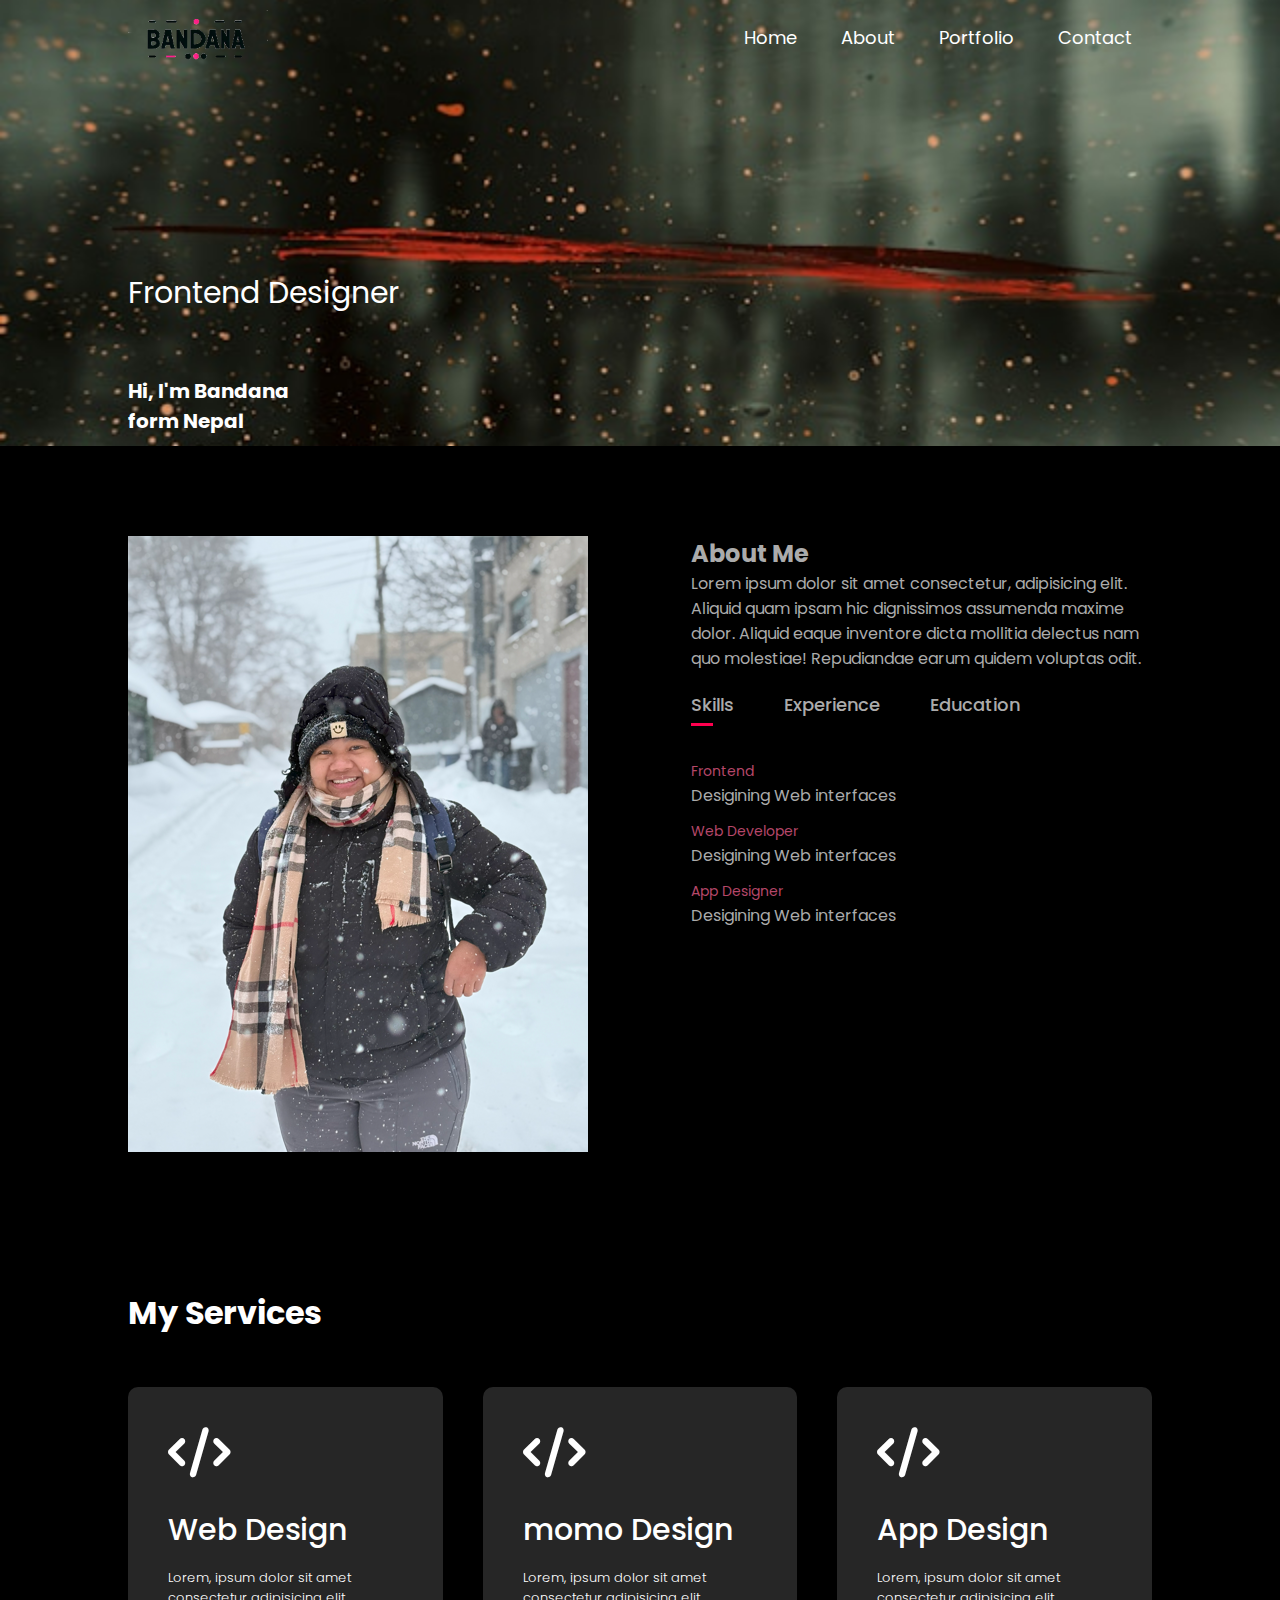
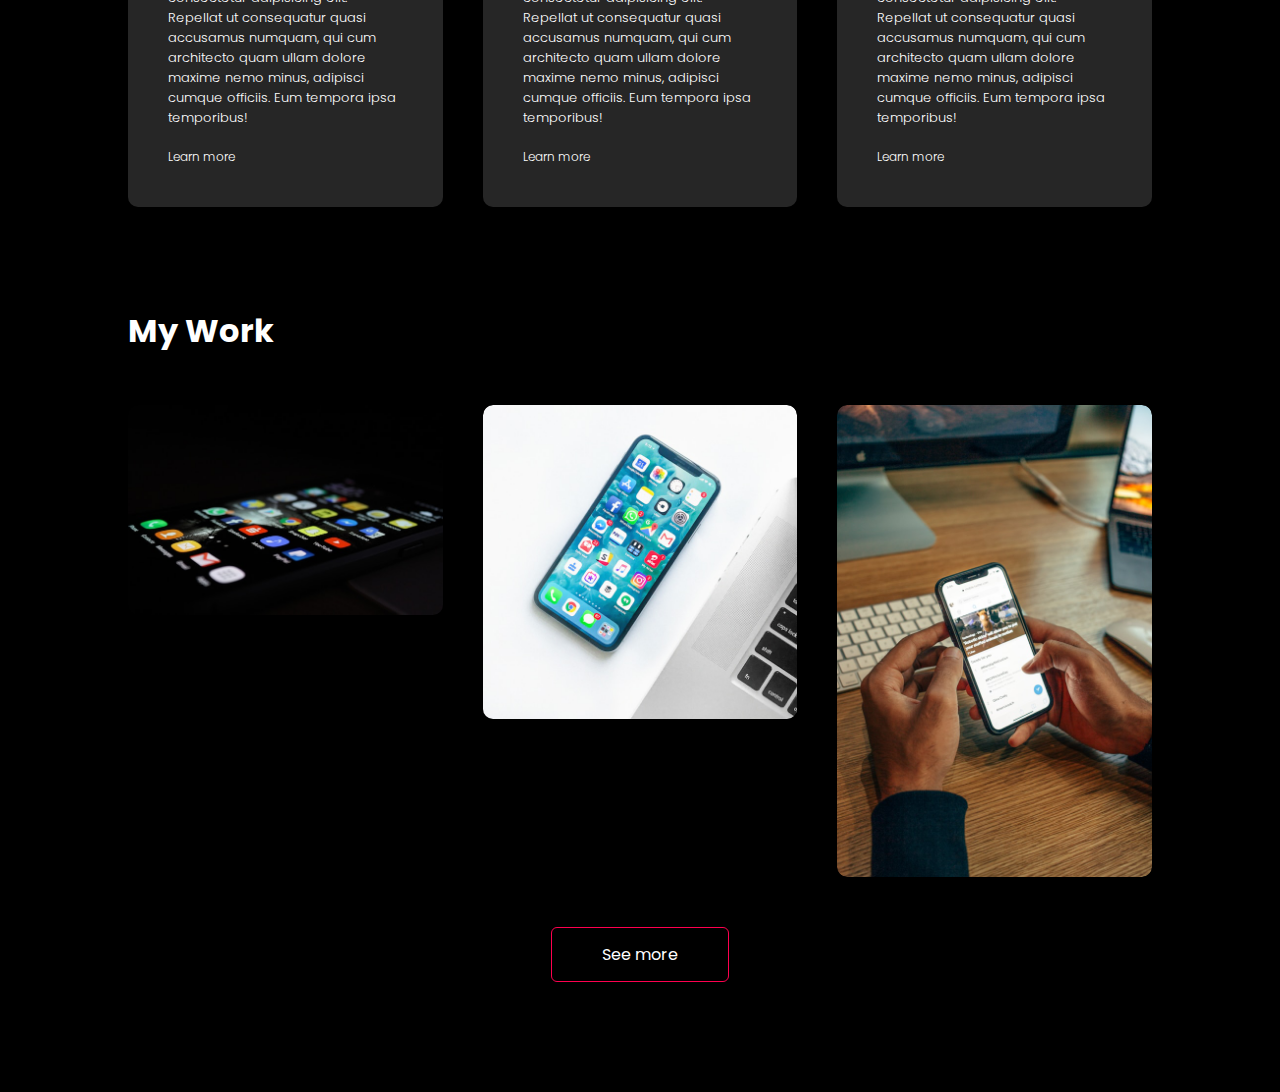
==== index.html @ 927368ab "portfolio section added" ====
<!DOCTYPE html>
<html lang="en">

<head>
    <meta charset="UTF-8">
    <meta name="viewport" content="width=device-width, initial-scale=1.0">
    <title>Bandana Pachabhaiya Magar</title>
    <link rel="preconnect" href="https://fonts.googleapis.com">
    <link rel="preconnect" href="https://fonts.gstatic.com" crossorigin>
    <link
        href="https://fonts.googleapis.com/css2?family=Poppins:ital,wght@0,100;0,200;0,300;0,400;0,500;0,600;0,700;0,800;0,900;1,100;1,200;1,300;1,400;1,500;1,600;1,700;1,800;1,900&display=swap"
        rel="stylesheet">
    <link rel="stylesheet" href="style.css">
    <link rel="stylesheet" href="https://cdnjs.cloudflare.com/ajax/libs/font-awesome/6.7.2/css/all.min.css">
</head>

<body>
    <div id="header">
        <div class="container">
            <nav>
                <img src="images/logo.png" alt="logo" class="logo">
                <ul>
                    <li><a href="#">Home</a></li>
                    <li><a href="#">About</a></li>
                    <li><a href="#">Portfolio</a></li>
                    <li><a href="#">Contact</a></li>
                </ul>
            </nav>
            <div class="header-text">
                <p>Frontend Designer</p>
                <h1>Hi, I'm Bandana<br>form Nepal</h1>
            </div>
        </div>
    </div>
    <!-- about -->
    <div id="about">
        <div class="container">
            <div class="row">
                <div class="about-col-1">
                    <img src="images/user.png" alt="">
                </div>
                <div class="about-col-2">
                    <h2 class="sub-title">About Me</h2>
                    <p>
                        Lorem ipsum dolor sit amet consectetur, adipisicing elit. Aliquid quam ipsam hic dignissimos
                        assumenda maxime dolor. Aliquid eaque inventore dicta mollitia delectus nam quo molestiae!
                        Repudiandae earum quidem voluptas odit.
                    </p>
                    <div class="tab-titles">
                        <p class="tab-links active-link" onclick="opentab('skills')">Skills</p>
                        <p class="tab-links" onclick="opentab('experience')">Experience</p>
                        <p class="tab-links" onclick="opentab('education')">Education</p>
                    </div>
                    <div class="tab-contents active-tab" id="skills">
                        <ul>
                            <li><span>Frontend</span><br>Desigining Web interfaces</li>
                            <li><span>Web Developer</span><br>Desigining Web interfaces</li>
                            <li><span>App Designer</span><br>Desigining Web interfaces</li>
                        </ul>
                    </div>
                    <div class="tab-contents" id="experience">
                        <ul>
                            <li><span>2021 -</span><br>Pine</li>
                            <li><span>2023-2025</span><br>Lambton</li>
                            <li><span>2025</span><br>Wil Project</li>
                        </ul>
                    </div>
                    <div class="tab-contents" id="education">
                        <ul>
                            <li><span>2021</span><br>Computer</li>
                            <li><span>2025</span><br>Software</li>
                        </ul>
                    </div>
                </div>
            </div>
        </div>
    </div>
    <!-- -----------services------------ -->
    <div id="services">
        <div class="container">
            <h1 class="sub-title">My Services</h1>
            <div class="services-list">
                <div>
                    <i class="fas fa-code"></i>
                    <h2>Web Design</h2>
                    <p>Lorem, ipsum dolor sit amet consectetur adipisicing elit. Repellat ut consequatur quasi accusamus
                        numquam, qui cum architecto quam ullam dolore maxime nemo minus, adipisci cumque officiis. Eum
                        tempora ipsa temporibus!</p>
                        <a href="#">Learn more</a>
                </div>
                <div>
                    <i class="fas fa-code"></i>
                    <h2>momo Design</h2>
                    <p>Lorem, ipsum dolor sit amet consectetur adipisicing elit. Repellat ut consequatur quasi accusamus
                        numquam, qui cum architecto quam ullam dolore maxime nemo minus, adipisci cumque officiis. Eum
                        tempora ipsa temporibus!</p>
                        <a href="#">Learn more</a>
                </div>
                <div>
                    <i class="fas fa-code"></i>
                    <h2>App Design</h2>
                    <p>Lorem, ipsum dolor sit amet consectetur adipisicing elit. Repellat ut consequatur quasi accusamus
                        numquam, qui cum architecto quam ullam dolore maxime nemo minus, adipisci cumque officiis. Eum
                        tempora ipsa temporibus!</p>
                        <a href="#">Learn more</a>
                </div>
            </div>
        </div>
    </div>
    <!-- -----------portfolio---------- -->
    <div id="portfolio">
        <div class="container">
            <h1 class="sub-title">My Work</h1>
            <div class="work-list">
                <div class="work">
                    <img src="images/work-1.jpg" alt="">
                    <div class="layer">
                        <h3>Social Media App</h3>
                        <p>This app is available in playstore.</p>
                        <a href="#"><i class="fa-solid fa-up-right-from-square"></i></a>
                    </div>
                </div>
                <div class="work">
                    <img src="images/work-2.jpg" alt="">
                    <div class="layer">
                        <h3>Social Media App</h3>
                        <p>This app is available in playstore.</p>
                        <a href="#"><i class="fa-solid fa-up-right-from-square"></i></a>
                    </div>
                </div>
                <div class="work">
                    <img src="images/work-3.jpg" alt="">
                    <div class="layer">
                        <h3>Social Media App</h3>
                        <p>This app is available in playstore.</p>
                        <a href="#"><i class="fa-solid fa-up-right-from-square"></i></a>
                    </div>
                </div>
            </div>
            <a href="#" class="btn">See more</a>
        </div>
    </div>
    

    <script>
        var tablinks = document.getElementsByClassName("tab-links");
        var tabcontents = document.getElementsByClassName("tab-contents");

        function opentab(tabname) {
            for (tablink of tablinks) {
                tablink.classList.remove("active-link");
            }
            for (tabcontent of tabcontents) {
                tabcontent.classList.remove("active-tab");
            }
            event.currentTarget.classList.add("active-link");
            document.getElementById(tabname).classList.add("active-tab");
        }

    </script>
</body>

</html>
---- style.css ----
*{
    margin: 0;
    padding: 0;
    font-family: 'Poppins', sans-serif;
    box-sizing: border-box;
}

body{
    background: #000;
    color: #fff;
}

#header{
    width: 100%;
    height: 100%;
    background-image: url(images/cover.jpg);
    background-size: cover;
    background-position: center;
}

.container{
    padding: 10px 10%;
}

nav{
    display: flex;
    align-items: center;
    justify-content: space-between;
    flex-wrap: wrap;
}

.logo{
    width: 140px;
}

nav ul li{
    display: inline-block;
    list-style: none;
    margin: 10px 20px;
}

nav ul li a{
    color: #fff;
    text-decoration: none;
    font-size: 18px;
    position: relative;
}

nav ul li a::after{
    content: '';
    width: 0%;
    height: 3px;
    background-color: #ff004f;
    position: absolute;
    left: 0;
    bottom: -6px;
    transition: 0.5s;
}

nav ul li a:hover::after{
    width: 100%;
}

.header-text{
    margin-top: 20%;
    font-size: 30px;
}

.header-text h1{
    margin-top: 60px;
    font-size: 20px;
}

.header-text h1 span{
    color: #ff004f;
}
/* ----------about----------- */
#about{
    padding: 80px 0;
    color: #ababab;
}

.row{
    display: flex;
    justify-content: space-between;
    flex-wrap: wrap;
}

.about-col-1{
    flex-basis: 35%;
}

.about-col-1{
    width: 100%;
    border-radius: 15px;
}

.about-col-2{
    flex-basis: 45%;
}

.sub-titles{
    font-size: 60px;
    font-weight: 600;
    color: #fff;
}

.tab-titles{
    display: flex;
    margin: 20px 0 40px;
}

.tab-links{
    margin-right: 50px;
    font-size: 18px;
    font-weight: 500;
    cursor: pointer;
    position: relative;
}

.tab-links::after{
    content: '';
    width: 0;
    height: 3px;
    background-color: #ff004f;
    position: absolute;
    left: 0;
    bottom: -8px;
    transition: 0.5s;
}

.tab-links.active-link::after{
    width: 50%;
}

.tab-contents ul li{
    list-style: none;
    margin: 10px 0;
}

.tab-contents ul li span{
    color: #b54769;
    font-size: 14px;
}

.tab-contents{
    display: none;
}

.tab-contents.active-tab{
    display: block;
}


/* -------------services------------- */
#services{
    padding: 30px 0;
}

.services-list{
    display: grid;
    grid-template-columns: repeat(auto-fit, minmax(250px,1fr));
    grid-gap: 40px;
    margin-top: 50px;
}

.services-list div{
    background: #262626;
    padding: 40px;
    font-size: 13px;
    font-weight: 300;
    border-radius: 10px;
    transition: background 0.5s, transform 0.5s;
}

.services-list div i{
    font-size: 50px;
    margin-bottom: 30px;
}

.services-list div h2{
    font-size: 30px;
    font-weight: 500;
    margin-bottom: 15px;
}

.services-list div a{
    text-decoration: none;
    color: #fff;
    font-size: 12px;
    margin-top: 20px;
    display: inline-block
}

.services-list div:hover{
    background-color: #ff004f;
    transform: translate(-10px);
}

/* ------------portfolio------------ */
#portfolio{
    padding: 50px 0;
}

.work-list {
    display: grid;
    grid-template-columns: repeat(auto-fit, minmax(250px,1fr));
    grid-gap: 40px;
    margin-top: 50px;
}

.work{
    border-radius: 10px;
    position: relative;
    overflow: hidden;
}

.work img{
    width: 100%;
    border-radius: 10px;
    display: block;
    transition: transform 0.5s;
}

.layer{
    width: 100%;
    height: 0%;
    background: linear-gradient(rgba(0,0,0,0.6), #ff004f);
    border-radius: 10px;
    position: absolute;
    left: 0;
    bottom: 0;
    overflow: hidden;
    display: flex;
    justify-content: center;
    flex-direction: column;
    padding: 0 40px;
    text-align: center;
    font-size: 14px;
    transition: height 0.5s;
}

.layer h3{
    font-weight: 500;
    margin-bottom: 20px;
}

.layer a{
    margin-top: 20px;
    color: #ff004f;
    text-decoration: none;
    font-size: 18px;
    line-height: 60px;
    background: #fff;
    width: 60px;
    height: 60px;
    border-radius: 50%;
    text-align: center;
}

.work:hover img{
    transform: scale(1.1);
}

.work:hover .layer{
    height: 100%;
}

.btn{
    display: block;
    margin: 50px auto;
    width: fit-content;
    border: 1px solid #ff004f;
    padding: 14px 50px;
    border-radius: 6px;
    text-decoration: none;
    color: #fff;
    transition: backgrounf 0.5s;
}

.btn:hover{
    background: #ff004f;
}
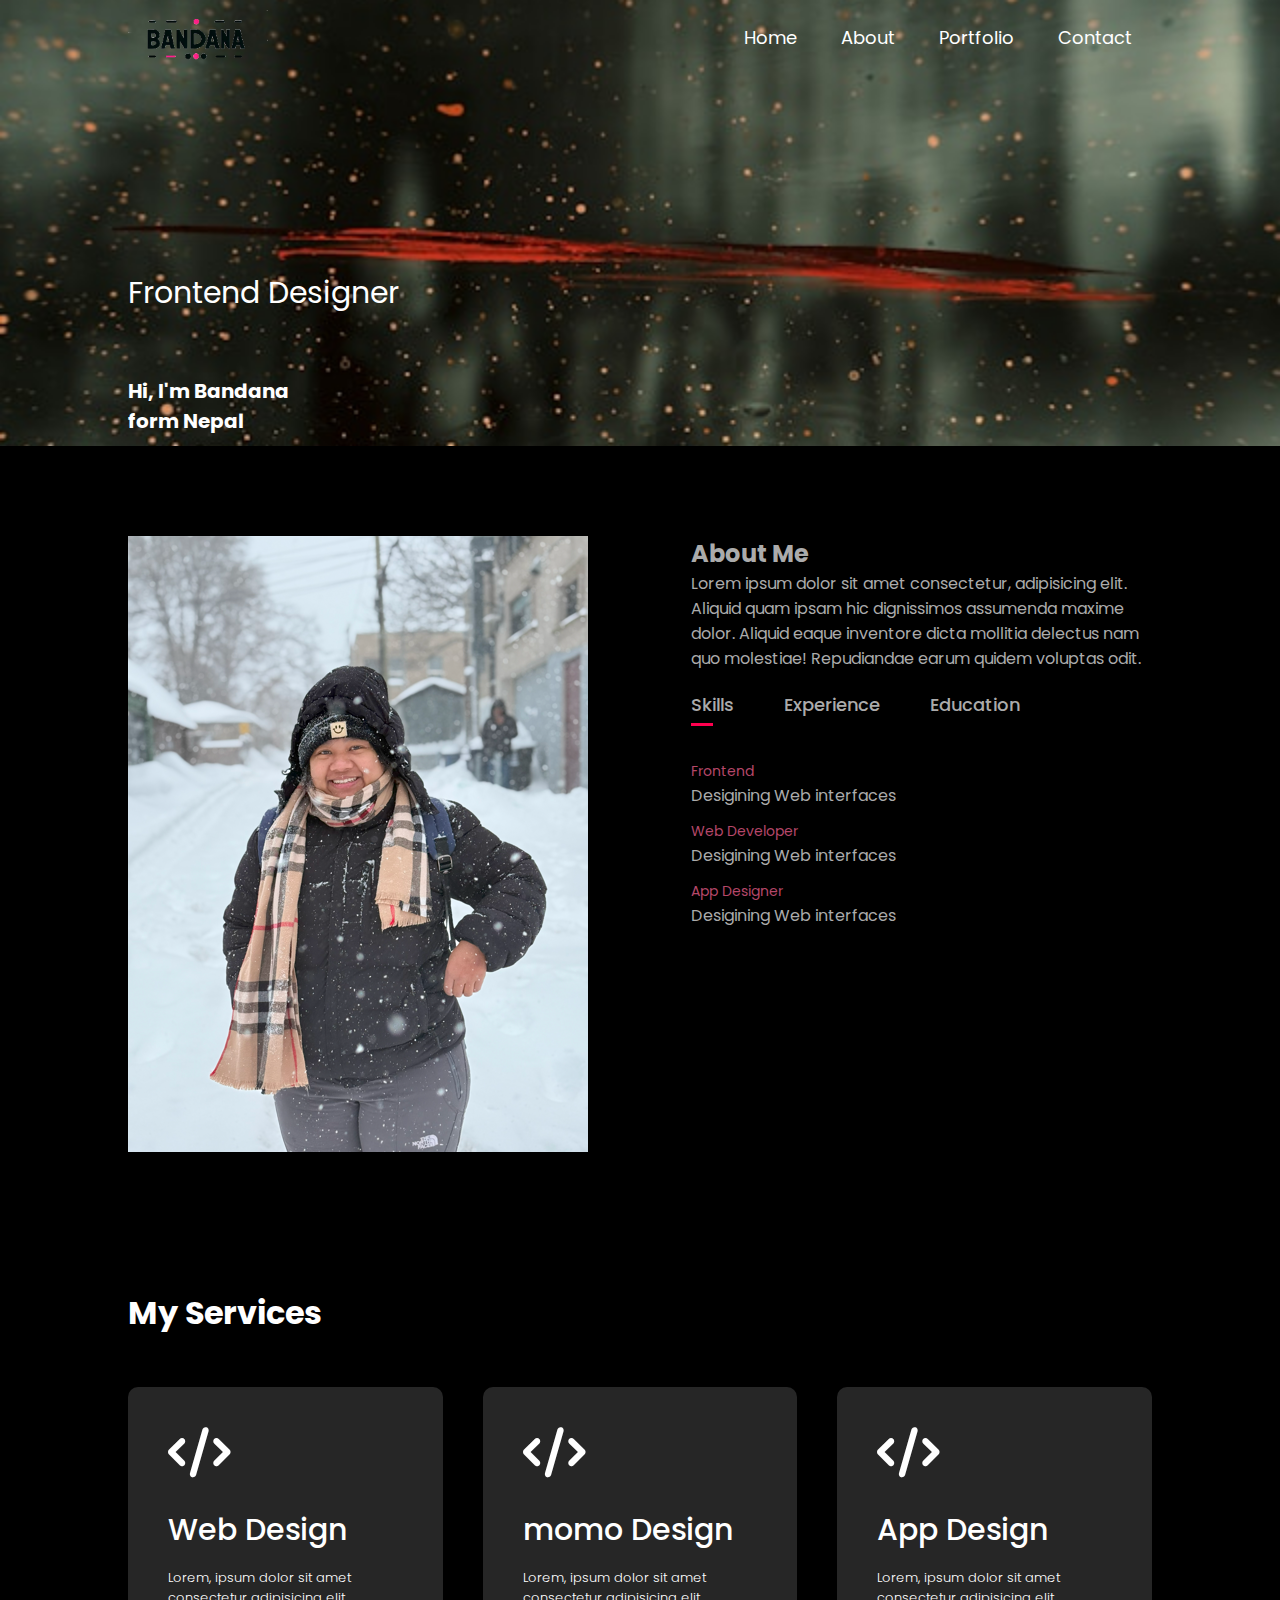
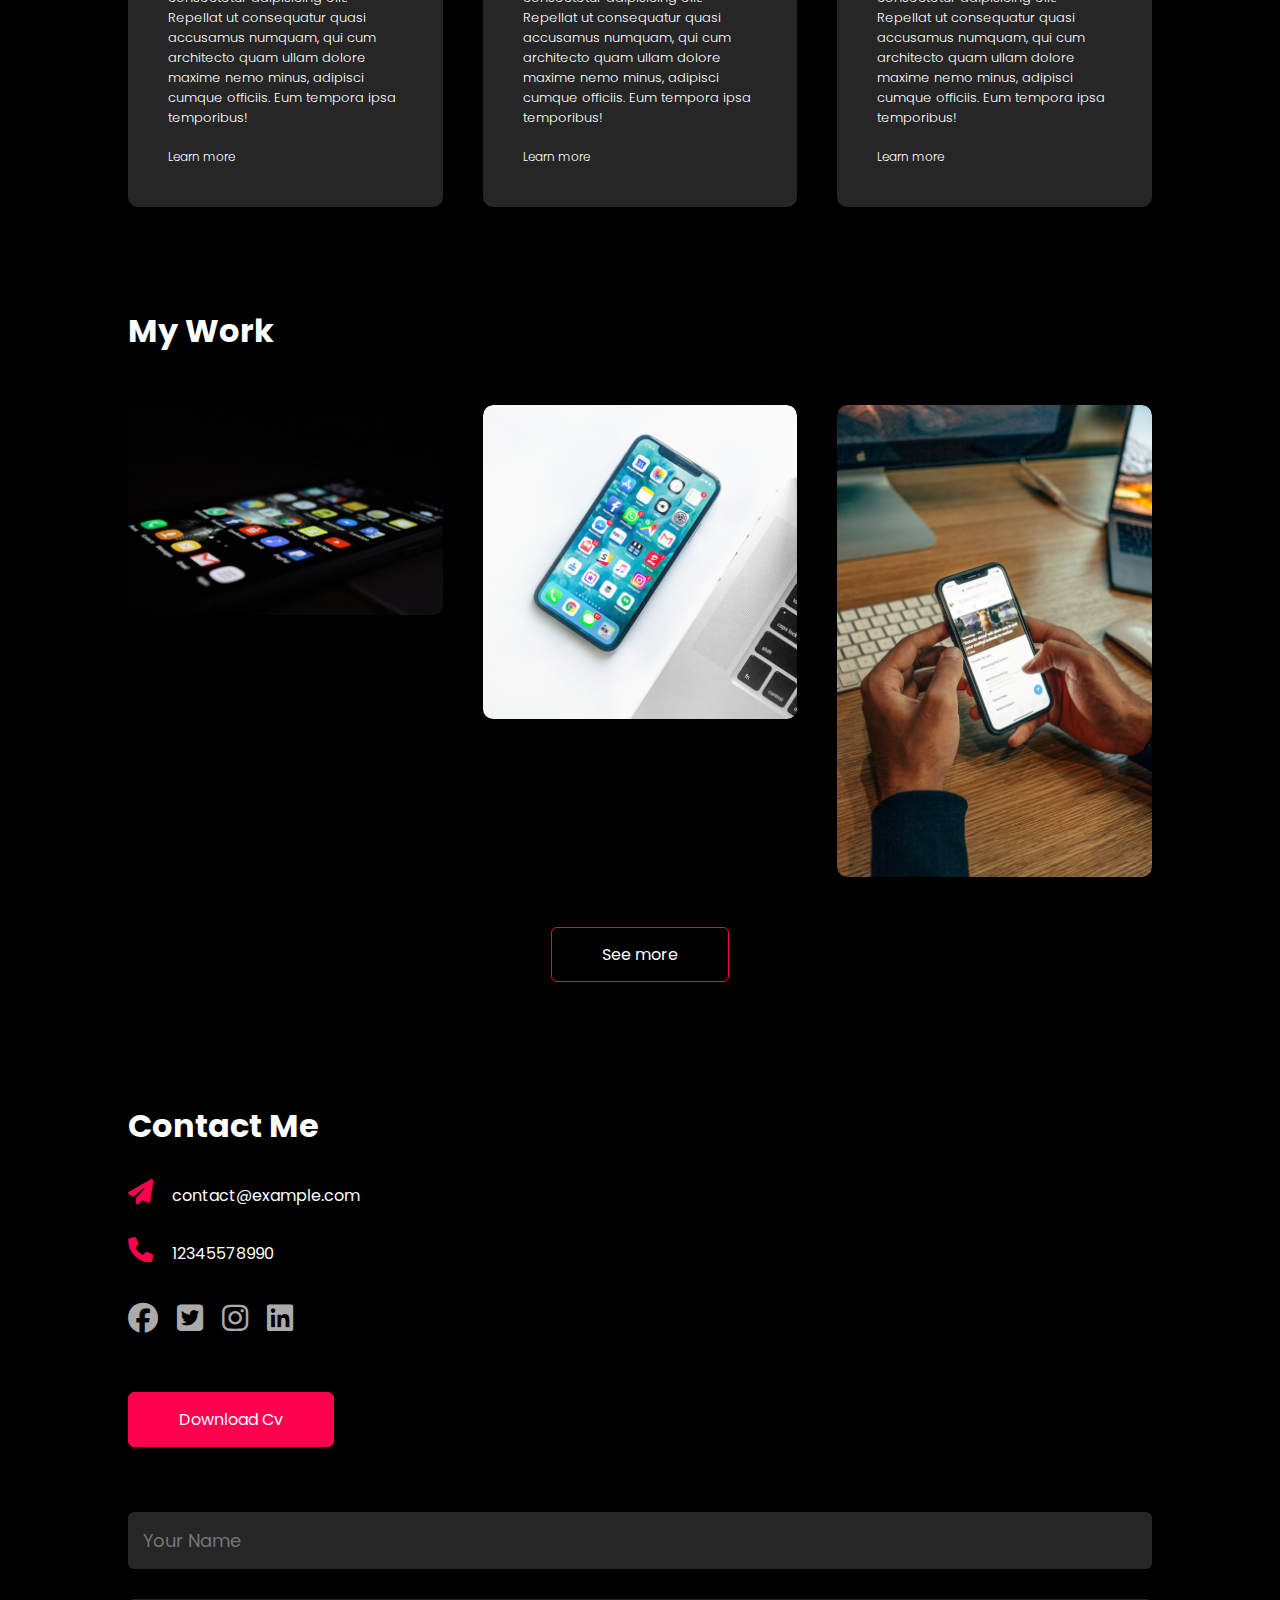
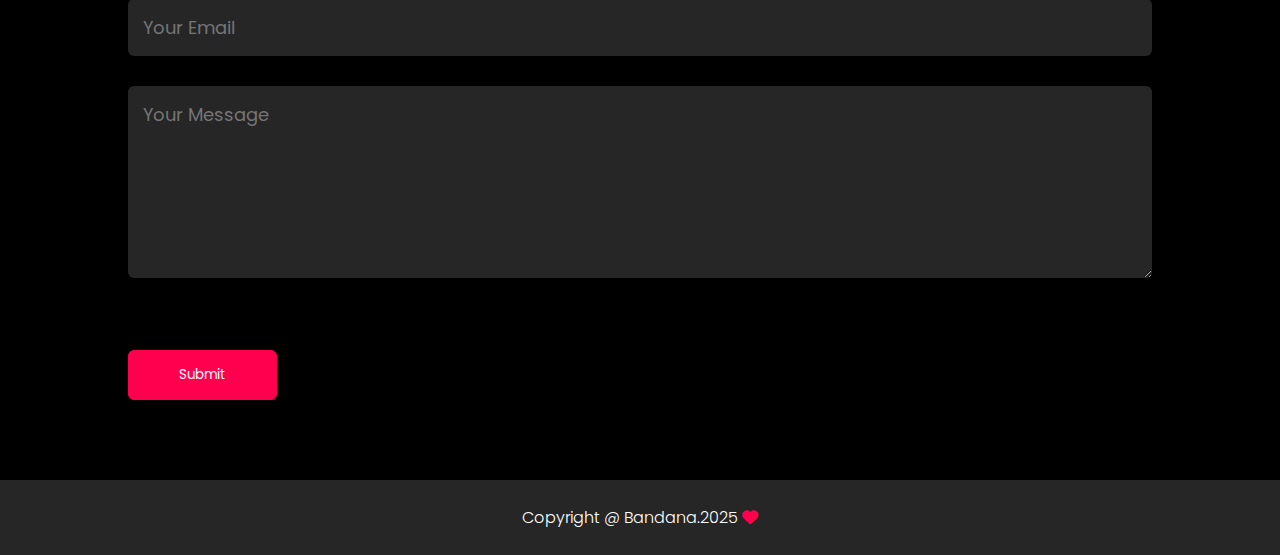
==== commit aab813c1: "Attached google sheets with contact form" ====
--- a/index.html
+++ b/index.html
@@ -19,12 +19,14 @@
         <div class="container">
             <nav>
                 <img src="images/logo.png" alt="logo" class="logo">
-                <ul>
+                <ul id="sidemenu">
                     <li><a href="#">Home</a></li>
-                    <li><a href="#">About</a></li>
-                    <li><a href="#">Portfolio</a></li>
-                    <li><a href="#">Contact</a></li>
+                    <li><a href="#about">About</a></li>
+                    <li><a href="#portfolio">Portfolio</a></li>
+                    <li><a href="#contact">Contact</a></li>
+                    <i class="fa-solid fa-xmark" onclick="closemenu()"></i>
                 </ul>
+                <i class="fa-solid fa-bars" onclick="openmenu()"></i>
             </nav>
             <div class="header-text">
                 <p>Frontend Designer</p>
@@ -86,7 +88,7 @@
                     <p>Lorem, ipsum dolor sit amet consectetur adipisicing elit. Repellat ut consequatur quasi accusamus
                         numquam, qui cum architecto quam ullam dolore maxime nemo minus, adipisci cumque officiis. Eum
                         tempora ipsa temporibus!</p>
-                        <a href="#">Learn more</a>
+                    <a href="#">Learn more</a>
                 </div>
                 <div>
                     <i class="fas fa-code"></i>
@@ -94,7 +96,7 @@
                     <p>Lorem, ipsum dolor sit amet consectetur adipisicing elit. Repellat ut consequatur quasi accusamus
                         numquam, qui cum architecto quam ullam dolore maxime nemo minus, adipisci cumque officiis. Eum
                         tempora ipsa temporibus!</p>
-                        <a href="#">Learn more</a>
+                    <a href="#">Learn more</a>
                 </div>
                 <div>
                     <i class="fas fa-code"></i>
@@ -102,7 +104,7 @@
                     <p>Lorem, ipsum dolor sit amet consectetur adipisicing elit. Repellat ut consequatur quasi accusamus
                         numquam, qui cum architecto quam ullam dolore maxime nemo minus, adipisci cumque officiis. Eum
                         tempora ipsa temporibus!</p>
-                        <a href="#">Learn more</a>
+                    <a href="#">Learn more</a>
                 </div>
             </div>
         </div>
@@ -140,7 +142,35 @@
             <a href="#" class="btn">See more</a>
         </div>
     </div>
-    
+    <!-- -------contact--------- -->
+    <div id="contact">
+        <div class="container">
+            <div class="row">
+                <div class="contact-left">
+                    <h1 class="sub-title">Contact Me</h1>
+                    <p><i class="fa-solid fa-paper-plane"></i> contact@example.com</p>
+                    <p><i class="fa-solid fa-phone"></i> 12345578990</p>
+                    <div class="social-icons">
+                        <a href="https://facebook.com/"><i class="fa-brands fa-facebook"></i></a>
+                        <a href="#"><i class="fa-brands fa-twitter-square"></i></a>
+                        <a href="#"><i class="fa-brands fa-instagram"></i></a>
+                        <a href="#"><i class="fa-brands fa-linkedin"></i></a>
+                    </div>
+                    <a href="images/Resume.pdf" download class="btn btn2">Download Cv</a>
+                </div>
+                <div class="contact-right"></div>
+                <form action="" name="submit-to-google-sheet">
+                    <input type="text" name="Name" placeholder="Your Name" required>
+                    <input type="email" name="email" placeholder="Your Email" required>
+                    <textarea name="Message" id="" rows="6" placeholder="Your Message"></textarea>
+                    <button type="submit" class="btn btn2">Submit</button>
+                </form>
+            </div>
+        </div>
+        <div class="copyright">
+            <p>Copyright @ Bandana.2025 <i class="fa-solid fa-heart"></i></p>
+        </div>
+    </div>
 
     <script>
         var tablinks = document.getElementsByClassName("tab-links");
@@ -158,6 +188,28 @@
         }
 
     </script>
+    <script>
+        var sidemenu = document.getElementById("sidemenu");
+        function openmenu() {
+            sidemenu.style.right = "0";
+
+        }
+
+        function closemenu() {
+            sidemenu.style.right = "-200px";
+
+        }
+    </script>
+
+    <script>
+        const scriptURL = 'https://script.google.com/macros/s/AKfycbynaDdBVEGakbfS9tz4YCivhECaHbBzwzO926fs9Q-lpucr_7YxFYjce2wE9KDpRYg_/exec'I
+        const form = document.forms['submit-to-google-sheet']
+        form.addEventListener('submit', e => {
+            e.preventDefault()
+            fetch(scriptURL, { method: 'POST', body: new FormData(form) }).then(response => console.log('Success!', response)).catch(error => console.error('Error!', error.message))
+        })
+
+    </script>
 </body>
 
 </html>--- a/style.css
+++ b/style.css
@@ -3,6 +3,10 @@
     padding: 0;
     font-family: 'Poppins', sans-serif;
     box-sizing: border-box;
+}
+
+html{
+    scroll-behavior: smooth;
 }
 
 body{
@@ -280,4 +284,157 @@
 
 .btn:hover{
     background: #ff004f;
+}
+
+
+/* -------------contact------- */
+.contact-left{
+    flex-basis: 35%;
+}
+
+.contact-right{
+    flex-basis: 60%;
+}
+
+.contact-left p{
+    margin-top: 30px;
+}
+
+.contact-left p i{
+    color: #ff004f;
+    margin-right: 15px;
+    font-size: 25px;
+}
+
+.social-icons{
+    margin-top: 30px;
+}
+
+.social-icons a{
+    text-decoration: none;
+    font-size: 30px;
+    margin-right: 15px;
+    color: #ababab;
+    display: inline-block;
+    transition: transform 0.5s;
+}
+
+.social-icons a:hover{
+    color: #ff004f;
+    transform: translateY(-5px);
+}
+
+.btn.btn2{
+    display: inline-block;
+    background: #ff004f;
+}
+
+.contact-right form{
+    width: 100%;
+}
+
+form input, form textarea{
+    width: 100%;
+    border: 0;
+    outline: none;
+    background-color: #262626;
+    padding: 15px;
+    margin: 15px 0;
+    color: #fff;
+    font-size: 18px;
+    border-radius: 6px;
+}
+
+form btn2{
+    padding: 14px 60px;
+    font-size: 18px;
+    margin-top: 20px;
+    cursor: pointer;
+}
+
+/* -------footer-------- */
+.copyright{
+    width: 100%;
+    text-align: center;
+    padding: 25px 0;
+    background: #262626;
+    font-weight: 300;
+    margin-top: 20px;
+}
+
+.copyright i{
+    color: #ff004f;
+}
+
+/* --------media query--------- */
+nav .fa-solid{
+    display: none;
+}
+
+@media only screen and (max-width:600px){
+    #header{
+        background-image: url(images/cover1.jpg);
+    }
+
+    .header-text{
+        margin-top: 100%;
+        font-size: 16px;
+    }
+
+    .header-text h1{
+        font-size: 30px;
+    }
+
+    nav .fa-solid{
+        display: block;
+        font-size: 25px;
+    }
+
+    nav ul{
+        background: #ff004f;
+        position: fixed;
+        top: 0;
+        right: -200px;
+        width: 200px;
+        height: 100vh;
+        padding-top: 50px;
+        z-index: 2;
+        transition: right 0.5s;
+    }
+
+    nav ul li{
+        display: block;
+        margin: 25px;
+    }
+
+    nav ul .fa-solid{
+        position: absolute;
+        top: 25px;
+        left: 25px;
+        cursor: pointer;
+    }
+    .sub-titles{
+        font-size: 40px;
+    }
+    .about-col-1,.about-col-2{
+        flex-basis: 100%;
+    }
+
+    .about-col-1{
+        margin-bottom: 30px;
+    }
+    .about-col-2{
+        font-size: 14px;
+    }
+    .tab-links{
+        font-size: 16px;
+        margin-right: 20px;
+    }
+    .contact-left, .contact-right{
+        flex-basis: 100%;
+    }
+
+    .contact-right{
+        font-size: 16px;
+    }
 }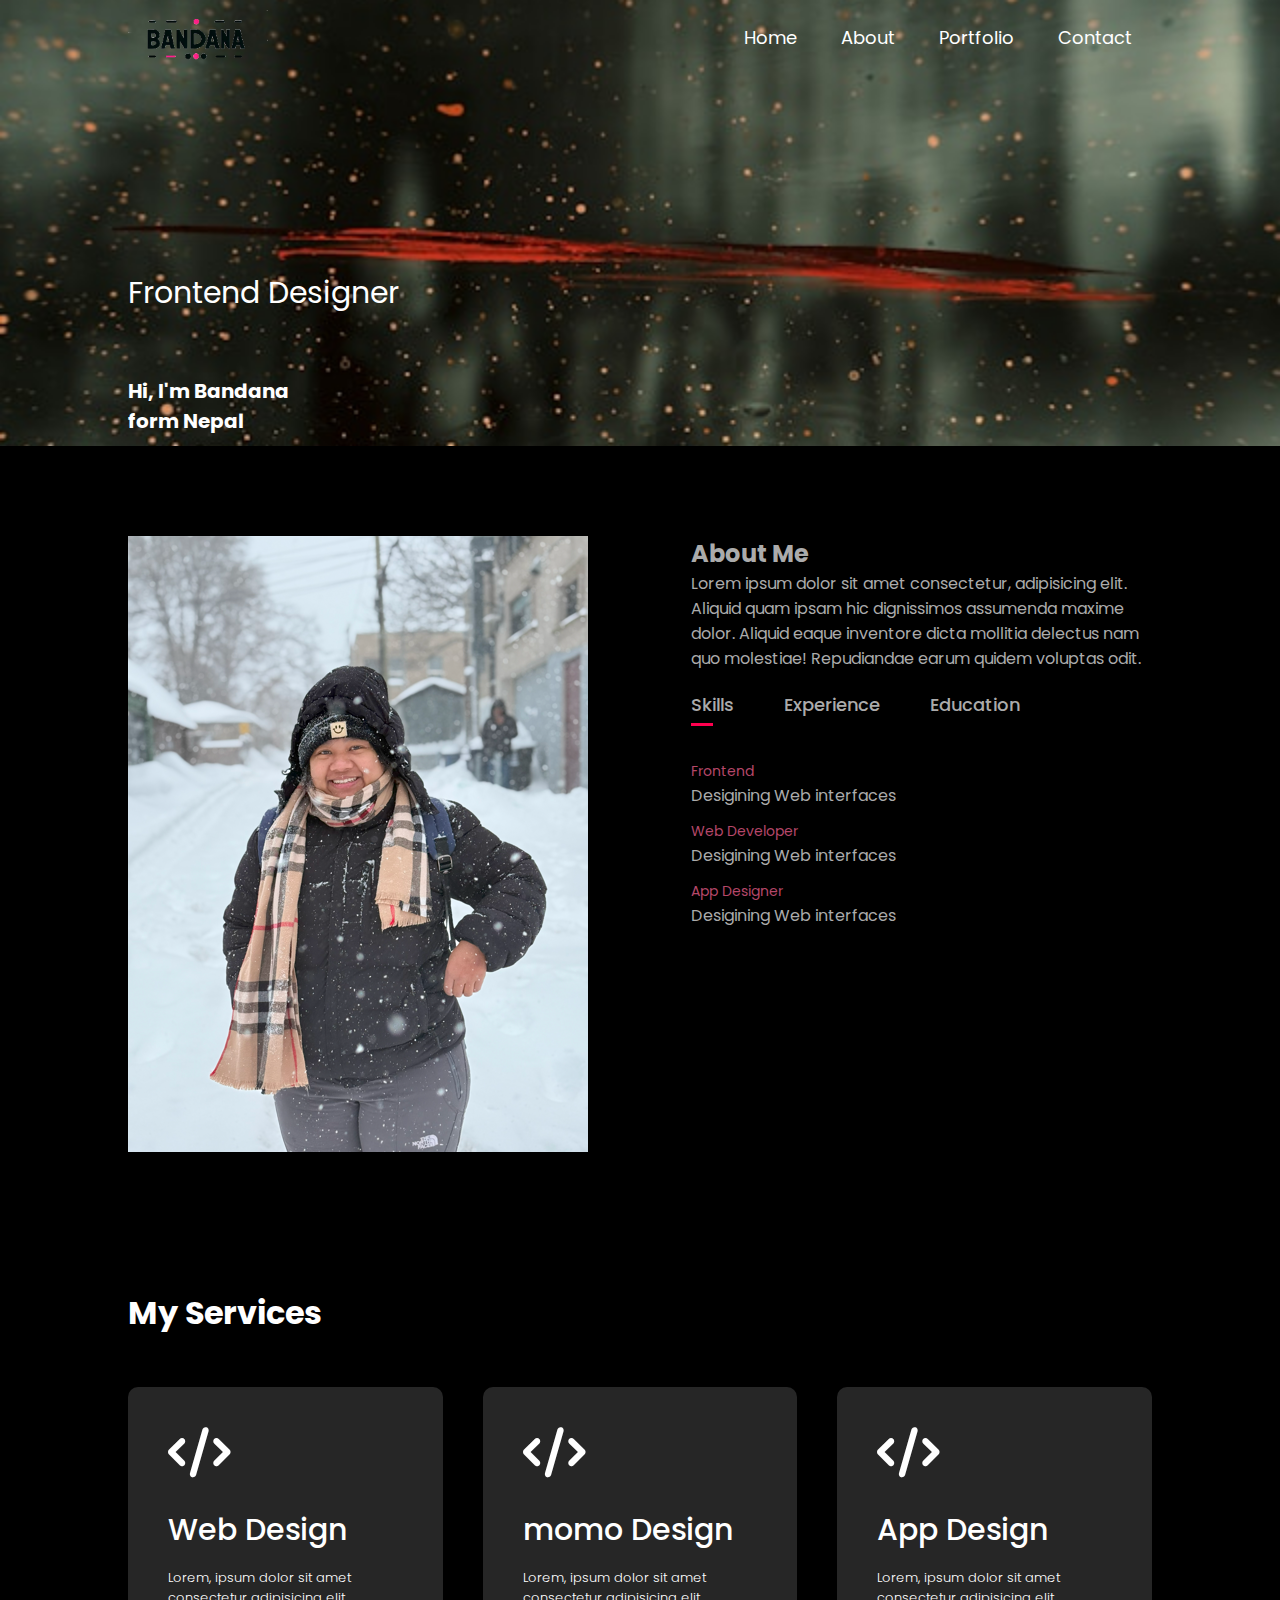
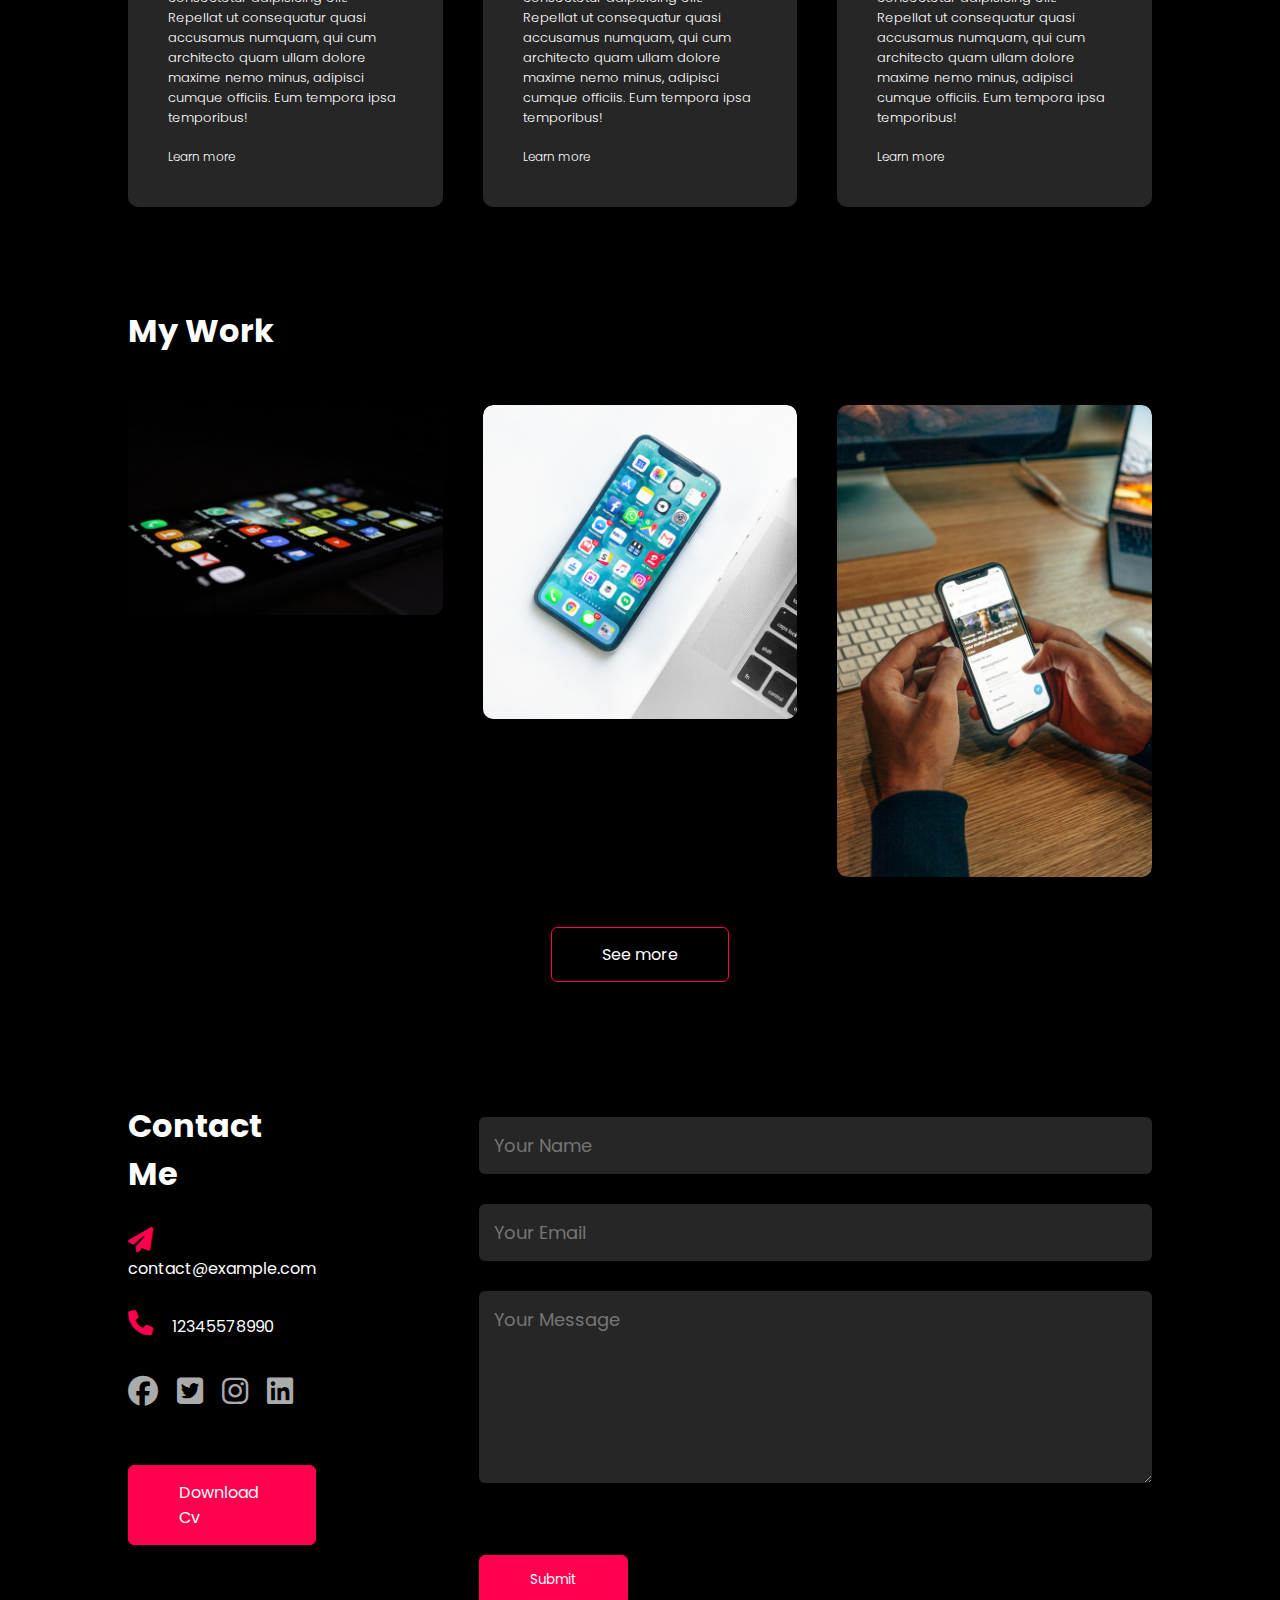
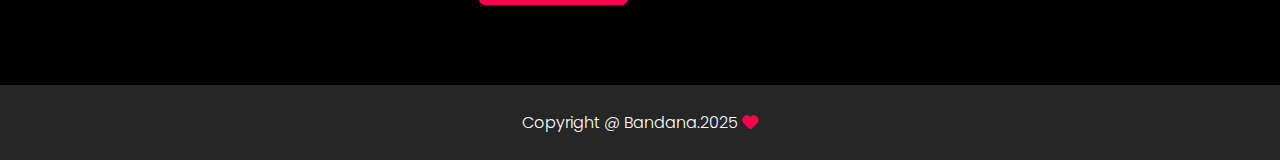
==== commit a21b8294: "contact-row managing to wrap properly" ====
--- a/index.html
+++ b/index.html
@@ -145,7 +145,7 @@
     <!-- -------contact--------- -->
     <div id="contact">
         <div class="container">
-            <div class="row">
+            <div class="contact-row">
                 <div class="contact-left">
                     <h1 class="sub-title">Contact Me</h1>
                     <p><i class="fa-solid fa-paper-plane"></i> contact@example.com</p>
@@ -165,6 +165,7 @@
                     <textarea name="Message" id="" rows="6" placeholder="Your Message"></textarea>
                     <button type="submit" class="btn btn2">Submit</button>
                 </form>
+                <div id="msg"></div>
             </div>
         </div>
         <div class="copyright">
@@ -202,11 +203,20 @@
     </script>
 
     <script>
-        const scriptURL = 'https://script.google.com/macros/s/AKfycbynaDdBVEGakbfS9tz4YCivhECaHbBzwzO926fs9Q-lpucr_7YxFYjce2wE9KDpRYg_/exec'I
+        const scriptURL = 'https://script.google.com/macros/s/AKfycbynaDdBVEGakbfS9tz4YCivhECaHbBzwzO926fs9Q-lpucr_7YxFYjce2wE9KDpRYg_/exec'
         const form = document.forms['submit-to-google-sheet']
+        const msg = document.getElementById("msg")
         form.addEventListener('submit', e => {
             e.preventDefault()
-            fetch(scriptURL, { method: 'POST', body: new FormData(form) }).then(response => console.log('Success!', response)).catch(error => console.error('Error!', error.message))
+            fetch(scriptURL, { method: 'POST', body: new FormData(form) })
+            .then(response => {
+                msg.innerHTML = "Message sent successfully"
+                setTimeout(function(){
+                    msg.innerHTML =""
+                },5000)
+                form.reset()
+            })
+            .catch(error => console.error('Error!', error.message))
         })
 
     </script>
--- a/style.css
+++ b/style.css
@@ -63,6 +63,10 @@
 
 nav ul li a:hover::after{
     width: 100%;
+}
+
+nav .fa-solid{
+    display: none;
 }
 
 .header-text{
@@ -288,12 +292,16 @@
 
 
 /* -------------contact------- */
+.contact-row{
+    display: flex;
+    justify-content: space-between;
+}
 .contact-left{
-    flex-basis: 35%;
+    flex-basis: 30%;
 }
 
 .contact-right{
-    flex-basis: 60%;
+    flex-basis: 30%;
 }
 
 .contact-left p{
@@ -327,6 +335,7 @@
 .btn.btn2{
     display: inline-block;
     background: #ff004f;
+    cursor: PO;
 }
 
 .contact-right form{
@@ -350,6 +359,12 @@
     font-size: 18px;
     margin-top: 20px;
     cursor: pointer;
+}
+
+#msg{
+    color: #61b752;
+    margin-top: -40px;
+    display: block;
 }
 
 /* -------footer-------- */
@@ -430,6 +445,9 @@
         font-size: 16px;
         margin-right: 20px;
     }
+    .contact-row{
+        flex-wrap: wrap;
+    }
     .contact-left, .contact-right{
         flex-basis: 100%;
     }
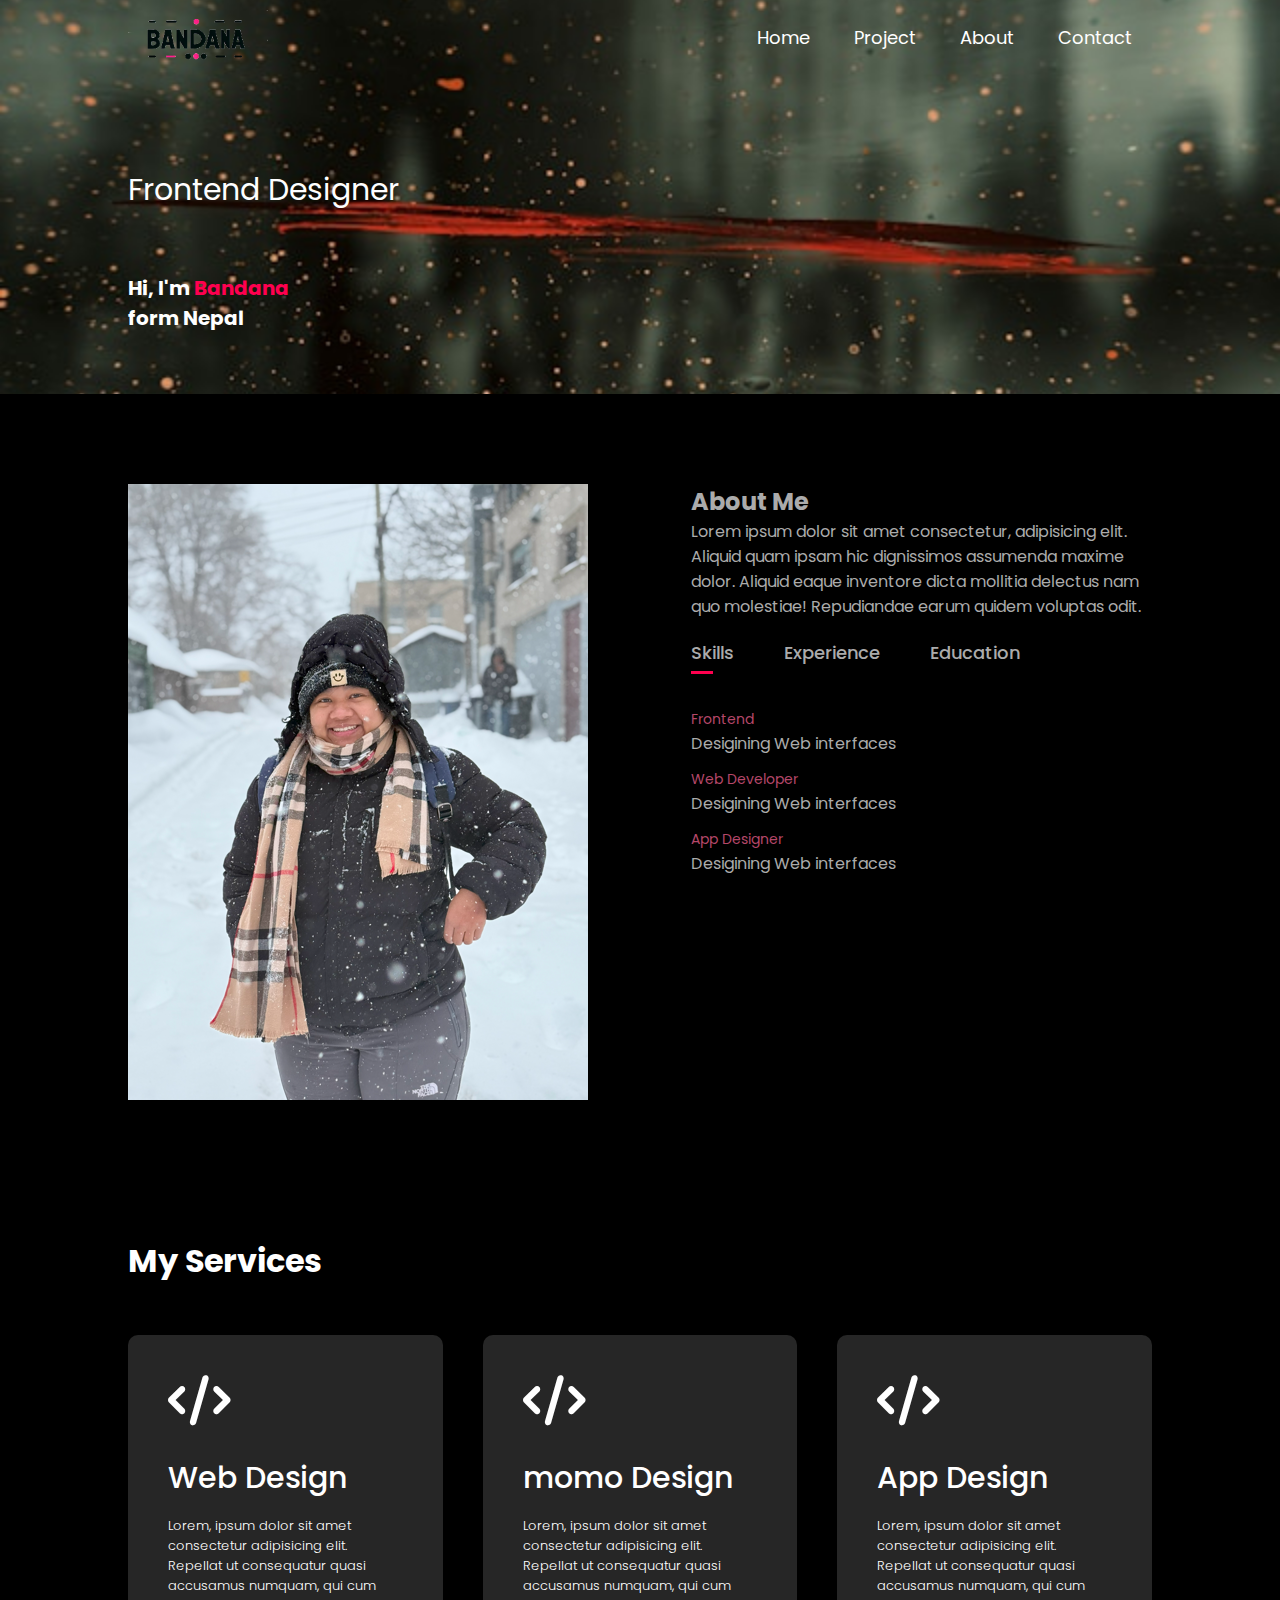
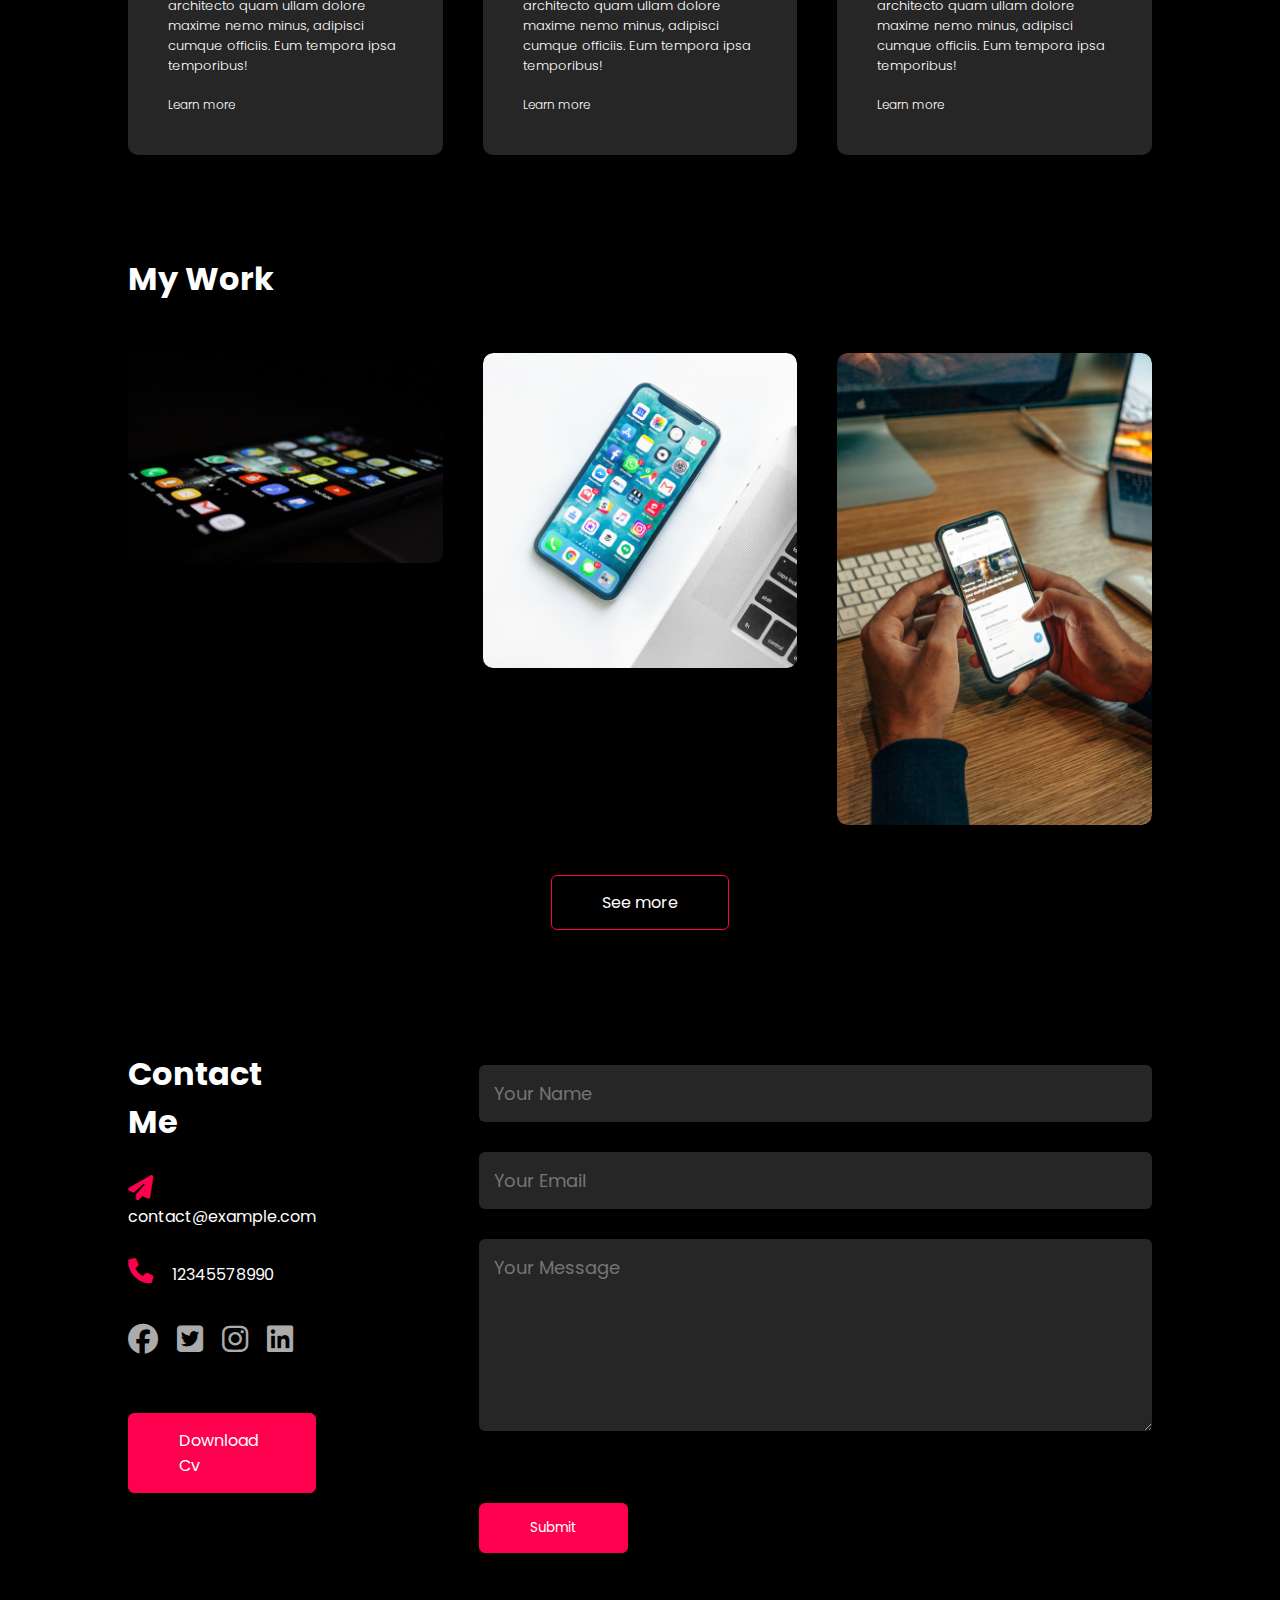
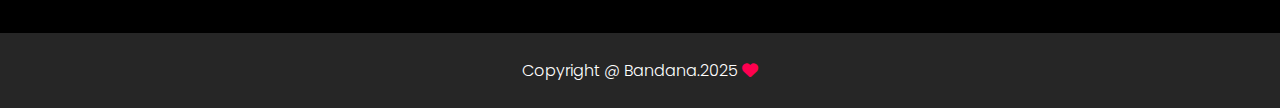
==== commit 08d27a15: "managing the content in the top bg images" ====
--- a/index.html
+++ b/index.html
@@ -20,17 +20,17 @@
             <nav>
                 <img src="images/logo.png" alt="logo" class="logo">
                 <ul id="sidemenu">
-                    <li><a href="#">Home</a></li>
-                    <li><a href="#about">About</a></li>
-                    <li><a href="#portfolio">Portfolio</a></li>
-                    <li><a href="#contact">Contact</a></li>
+                    <li><a href="index.html">Home</a></li>
+                    <li><a href="project.html">Project</a></li>
+                    <li><a href="about.html">About</a></li>
+                    <li><a href="contact.html">Contact</a></li>
                     <i class="fa-solid fa-xmark" onclick="closemenu()"></i>
                 </ul>
                 <i class="fa-solid fa-bars" onclick="openmenu()"></i>
             </nav>
             <div class="header-text">
                 <p>Frontend Designer</p>
-                <h1>Hi, I'm Bandana<br>form Nepal</h1>
+                <h1>Hi, I'm <span>Bandana</span> <br>form Nepal</h1>
             </div>
         </div>
     </div>
@@ -168,10 +168,15 @@
                 <div id="msg"></div>
             </div>
         </div>
+        
+    </div>
+
+    <!-- ----------footer-------- -->
+    <footer>
         <div class="copyright">
             <p>Copyright @ Bandana.2025 <i class="fa-solid fa-heart"></i></p>
         </div>
-    </div>
+    </footer>
 
     <script>
         var tablinks = document.getElementsByClassName("tab-links");
--- a/style.css
+++ b/style.css
@@ -70,13 +70,18 @@
 }
 
 .header-text{
-    margin-top: 20%;
+    margin-top: 10%;
     font-size: 30px;
+}
+
+.header-text1{
+    margin-bottom: 10%;
 }
 
 .header-text h1{
     margin-top: 60px;
     font-size: 20px;
+    margin-bottom: 5%;
 }
 
 .header-text h1 span{
@@ -335,7 +340,7 @@
 .btn.btn2{
     display: inline-block;
     background: #ff004f;
-    cursor: PO;
+    cursor: pointer;
 }
 
 .contact-right form{
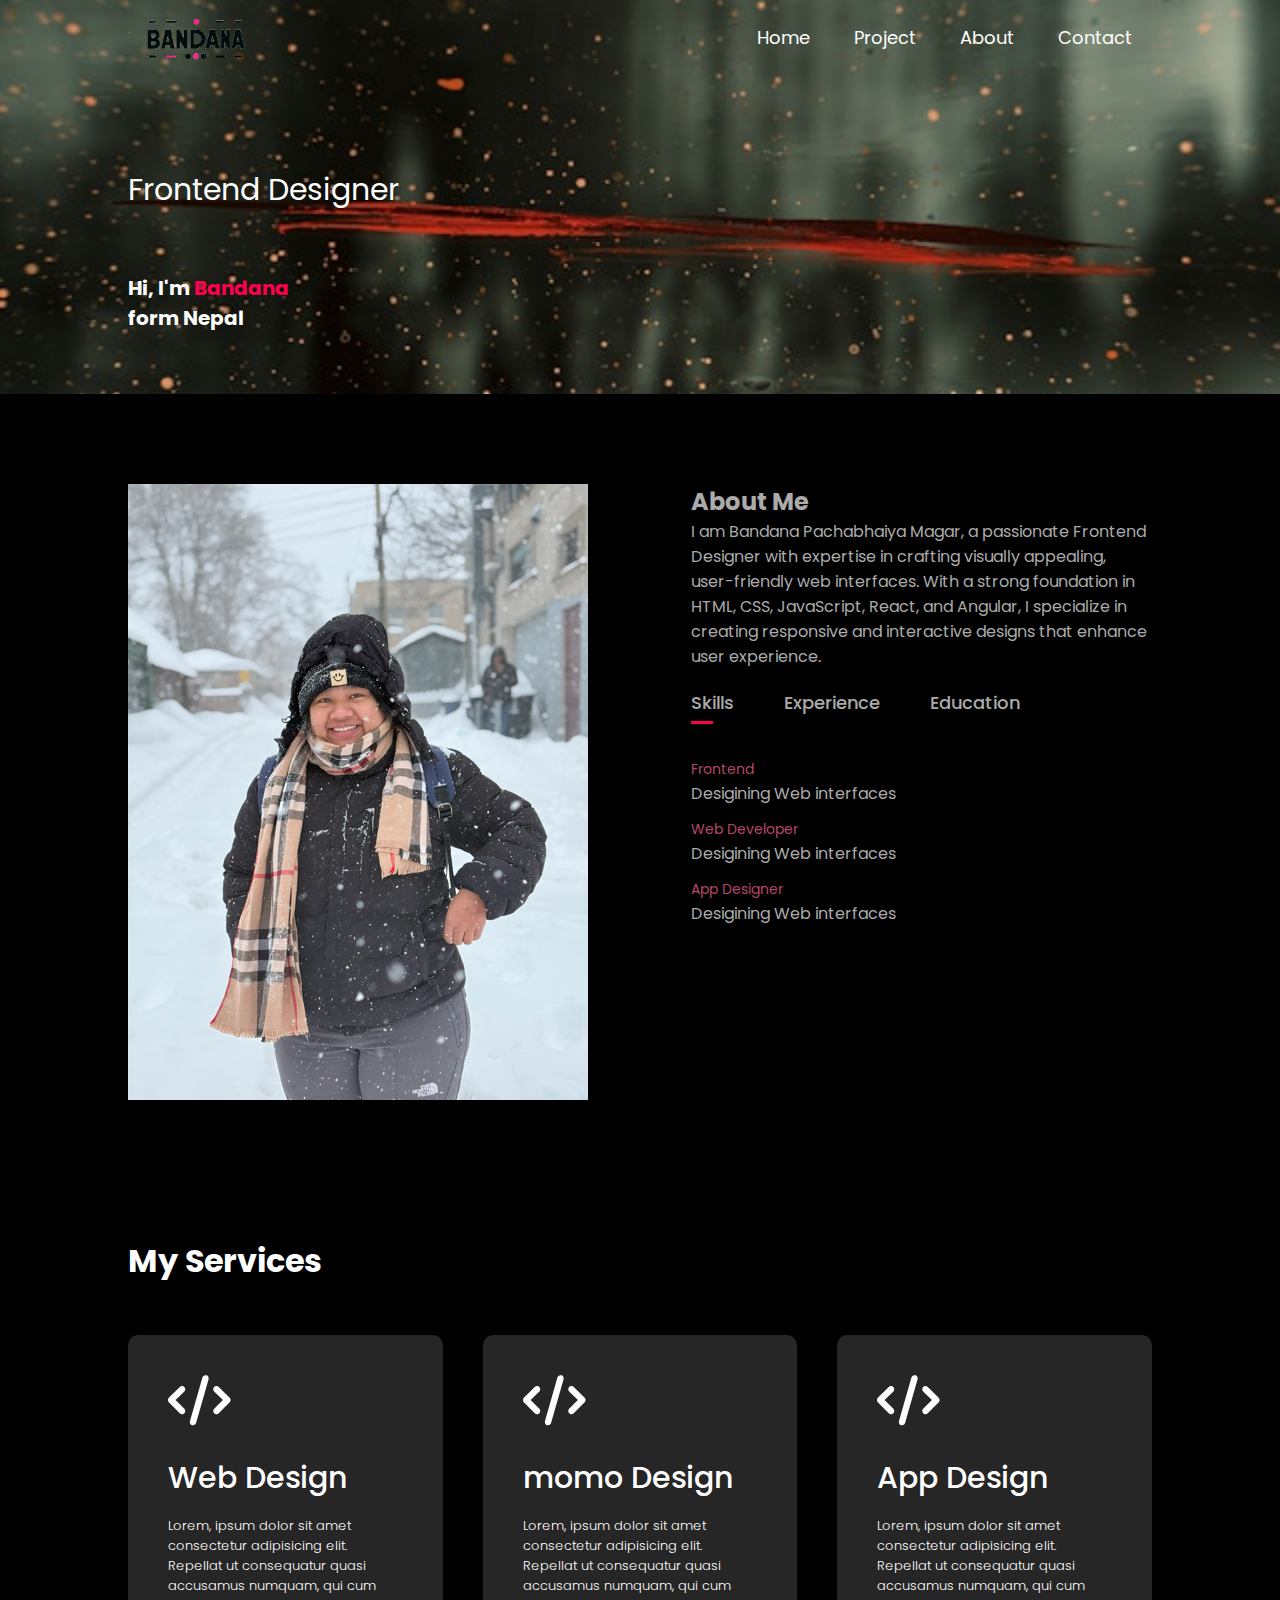
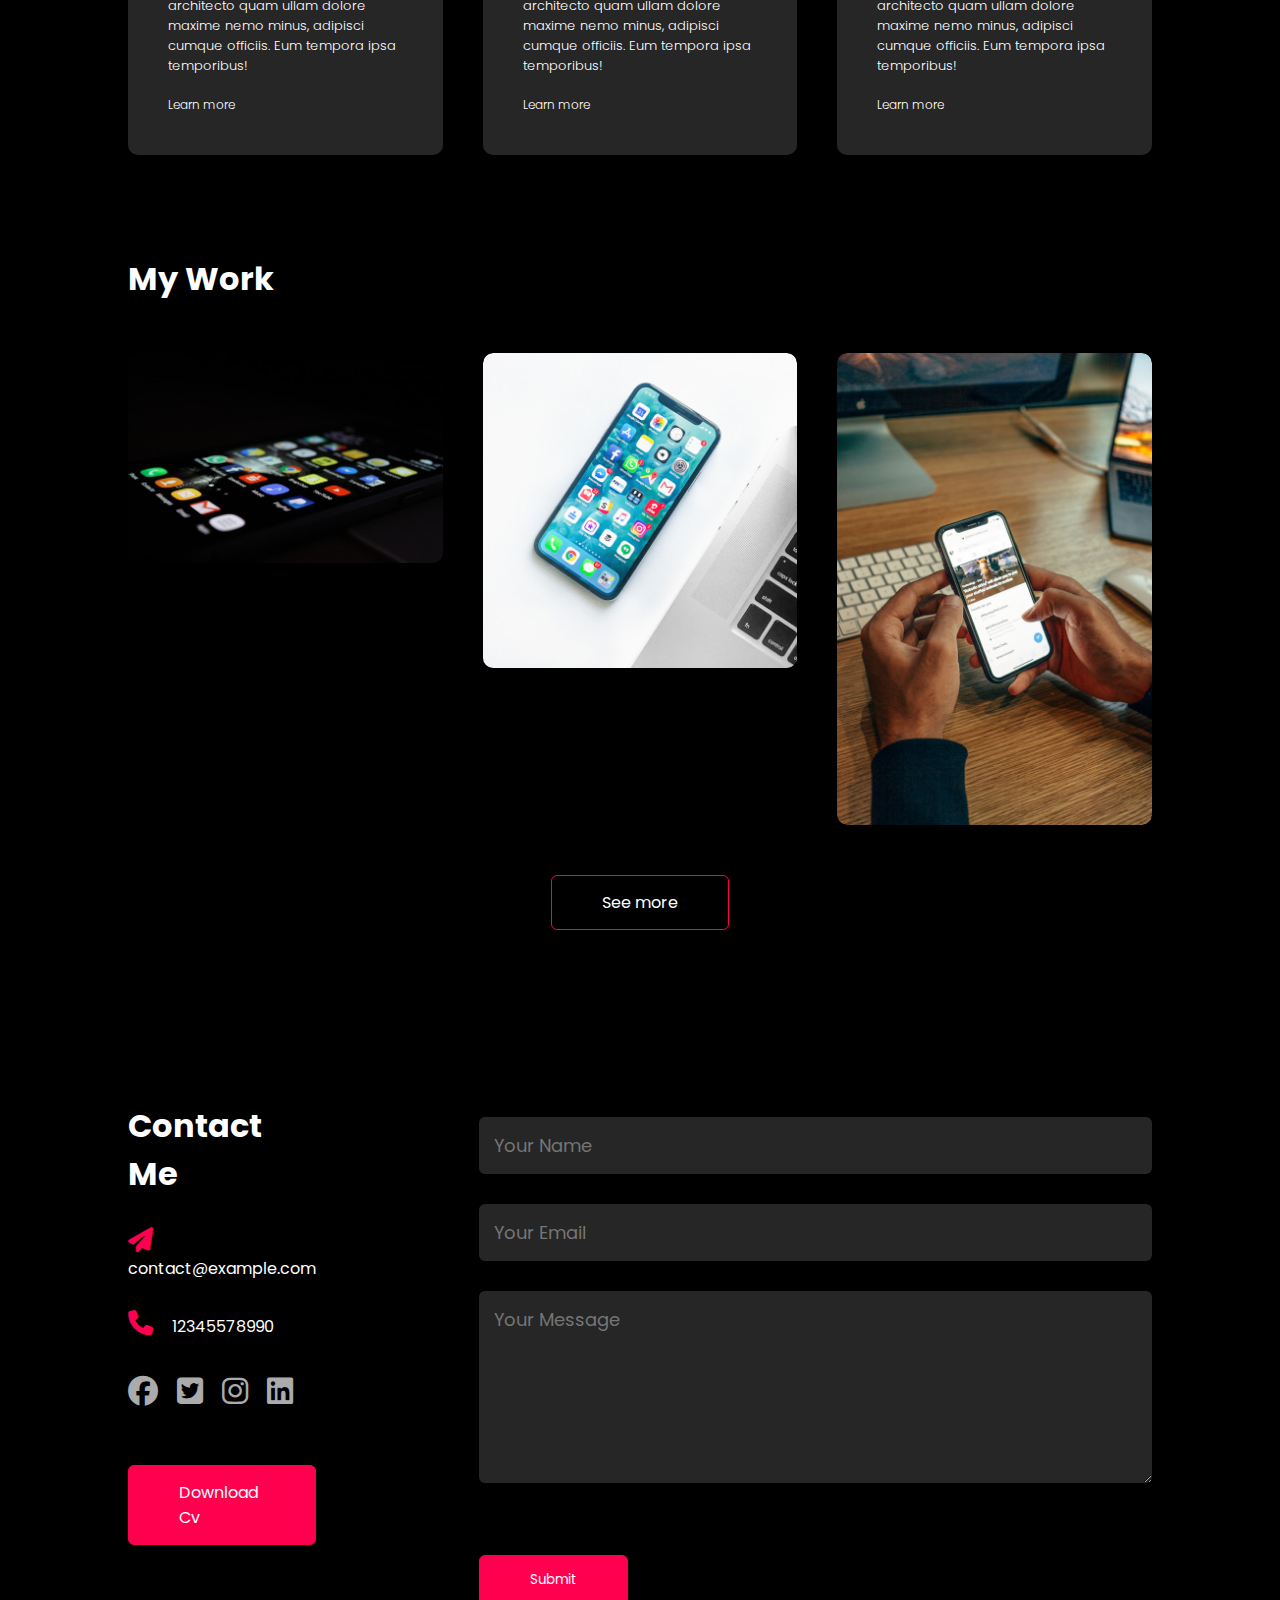
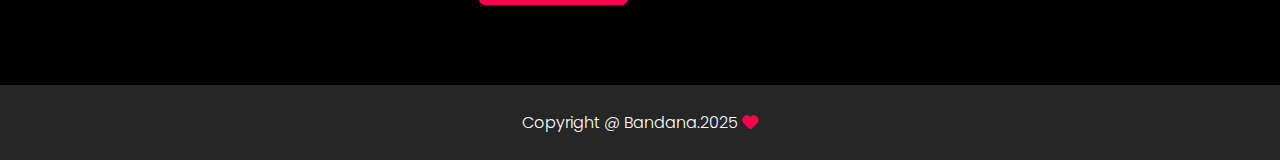
==== commit c97aaaaf: "changing content in all the pages to look good" ====
--- a/index.html
+++ b/index.html
@@ -44,9 +44,10 @@
                 <div class="about-col-2">
                     <h2 class="sub-title">About Me</h2>
                     <p>
-                        Lorem ipsum dolor sit amet consectetur, adipisicing elit. Aliquid quam ipsam hic dignissimos
-                        assumenda maxime dolor. Aliquid eaque inventore dicta mollitia delectus nam quo molestiae!
-                        Repudiandae earum quidem voluptas odit.
+                        I am Bandana Pachabhaiya Magar, a passionate Frontend Designer with expertise in crafting
+                        visually appealing, user-friendly web interfaces. With a strong foundation in HTML, CSS,
+                        JavaScript, React, and Angular, I specialize in creating responsive and interactive designs that
+                        enhance user experience.
                     </p>
                     <div class="tab-titles">
                         <p class="tab-links active-link" onclick="opentab('skills')">Skills</p>
@@ -168,7 +169,7 @@
                 <div id="msg"></div>
             </div>
         </div>
-        
+
     </div>
 
     <!-- ----------footer-------- -->
@@ -214,14 +215,14 @@
         form.addEventListener('submit', e => {
             e.preventDefault()
             fetch(scriptURL, { method: 'POST', body: new FormData(form) })
-            .then(response => {
-                msg.innerHTML = "Message sent successfully"
-                setTimeout(function(){
-                    msg.innerHTML =""
-                },5000)
-                form.reset()
-            })
-            .catch(error => console.error('Error!', error.message))
+                .then(response => {
+                    msg.innerHTML = "Message sent successfully"
+                    setTimeout(function () {
+                        msg.innerHTML = ""
+                    }, 5000)
+                    form.reset()
+                })
+                .catch(error => console.error('Error!', error.message))
         })
 
     </script>
--- a/style.css
+++ b/style.css
@@ -1,20 +1,20 @@
-*{
+* {
     margin: 0;
     padding: 0;
     font-family: 'Poppins', sans-serif;
     box-sizing: border-box;
 }
 
-html{
+html {
     scroll-behavior: smooth;
 }
 
-body{
+body {
     background: #000;
     color: #fff;
 }
 
-#header{
+#header {
     width: 100%;
     height: 100%;
     background-image: url(images/cover.jpg);
@@ -22,35 +22,35 @@
     background-position: center;
 }
 
-.container{
+.container {
     padding: 10px 10%;
 }
 
-nav{
+nav {
     display: flex;
     align-items: center;
     justify-content: space-between;
     flex-wrap: wrap;
 }
 
-.logo{
+.logo {
     width: 140px;
 }
 
-nav ul li{
+nav ul li {
     display: inline-block;
     list-style: none;
     margin: 10px 20px;
 }
 
-nav ul li a{
+nav ul li a {
     color: #fff;
     text-decoration: none;
     font-size: 18px;
     position: relative;
 }
 
-nav ul li a::after{
+nav ul li a::after {
     content: '';
     width: 0%;
     height: 3px;
@@ -61,69 +61,70 @@
     transition: 0.5s;
 }
 
-nav ul li a:hover::after{
-    width: 100%;
-}
-
-nav .fa-solid{
+nav ul li a:hover::after {
+    width: 100%;
+}
+
+nav .fa-solid {
     display: none;
 }
 
-.header-text{
+.header-text {
     margin-top: 10%;
     font-size: 30px;
 }
 
-.header-text1{
+.header-text1 {
     margin-bottom: 10%;
 }
 
-.header-text h1{
+.header-text h1 {
     margin-top: 60px;
     font-size: 20px;
     margin-bottom: 5%;
 }
 
-.header-text h1 span{
+.header-text h1 span {
     color: #ff004f;
 }
+
 /* ----------about----------- */
-#about{
+#about {
     padding: 80px 0;
     color: #ababab;
 }
 
-.row{
+.row {
     display: flex;
     justify-content: space-between;
     flex-wrap: wrap;
 }
 
-.about-col-1{
+.about-col-1 {
     flex-basis: 35%;
 }
 
-.about-col-1{
+.about-col-1 {
     width: 100%;
     border-radius: 15px;
 }
 
-.about-col-2{
+.about-col-2 {
     flex-basis: 45%;
 }
 
-.sub-titles{
+.sub-titles {
     font-size: 60px;
     font-weight: 600;
     color: #fff;
 }
 
-.tab-titles{
+.tab-titles {
     display: flex;
     margin: 20px 0 40px;
 }
 
-.tab-links{
+.tab-links {
     margin-right: 50px;
     font-size: 18px;
     font-weight: 500;
@@ -131,7 +132,7 @@
     position: relative;
 }
 
-.tab-links::after{
+.tab-links::after {
     content: '';
     width: 0;
     height: 3px;
@@ -142,42 +143,42 @@
     transition: 0.5s;
 }
 
-.tab-links.active-link::after{
+.tab-links.active-link::after {
     width: 50%;
 }
 
-.tab-contents ul li{
+.tab-contents ul li {
     list-style: none;
     margin: 10px 0;
 }
 
-.tab-contents ul li span{
+.tab-contents ul li span {
     color: #b54769;
     font-size: 14px;
 }
 
-.tab-contents{
+.tab-contents {
     display: none;
 }
 
-.tab-contents.active-tab{
+.tab-contents.active-tab {
     display: block;
 }
 
 
 /* -------------services------------- */
-#services{
+#services {
     padding: 30px 0;
 }
 
-.services-list{
+.services-list {
     display: grid;
-    grid-template-columns: repeat(auto-fit, minmax(250px,1fr));
+    grid-template-columns: repeat(auto-fit, minmax(250px, 1fr));
     grid-gap: 40px;
     margin-top: 50px;
 }
 
-.services-list div{
+.services-list div {
     background: #262626;
     padding: 40px;
     font-size: 13px;
@@ -186,18 +187,18 @@
     transition: background 0.5s, transform 0.5s;
 }
 
-.services-list div i{
+.services-list div i {
     font-size: 50px;
     margin-bottom: 30px;
 }
 
-.services-list div h2{
+.services-list div h2 {
     font-size: 30px;
     font-weight: 500;
     margin-bottom: 15px;
 }
 
-.services-list div a{
+.services-list div a {
     text-decoration: none;
     color: #fff;
     font-size: 12px;
@@ -205,40 +206,40 @@
     display: inline-block
 }
 
-.services-list div:hover{
+.services-list div:hover {
     background-color: #ff004f;
     transform: translate(-10px);
 }
 
 /* ------------portfolio------------ */
-#portfolio{
+#portfolio {
     padding: 50px 0;
 }
 
 .work-list {
     display: grid;
-    grid-template-columns: repeat(auto-fit, minmax(250px,1fr));
+    grid-template-columns: repeat(auto-fit, minmax(250px, 1fr));
     grid-gap: 40px;
     margin-top: 50px;
 }
 
-.work{
+.work {
     border-radius: 10px;
     position: relative;
     overflow: hidden;
 }
 
-.work img{
+.work img {
     width: 100%;
     border-radius: 10px;
     display: block;
     transition: transform 0.5s;
 }
 
-.layer{
+.layer {
     width: 100%;
     height: 0%;
-    background: linear-gradient(rgba(0,0,0,0.6), #ff004f);
+    background: linear-gradient(rgba(0, 0, 0, 0.6), #ff004f);
     border-radius: 10px;
     position: absolute;
     left: 0;
@@ -253,12 +254,12 @@
     transition: height 0.5s;
 }
 
-.layer h3{
+.layer h3 {
     font-weight: 500;
     margin-bottom: 20px;
 }
 
-.layer a{
+.layer a {
     margin-top: 20px;
     color: #ff004f;
     text-decoration: none;
@@ -271,15 +272,15 @@
     text-align: center;
 }
 
-.work:hover img{
+.work:hover img {
     transform: scale(1.1);
 }
 
-.work:hover .layer{
+.work:hover .layer {
     height: 100%;
 }
 
-.btn{
+.btn {
     display: block;
     margin: 50px auto;
     width: fit-content;
@@ -291,39 +292,44 @@
     transition: backgrounf 0.5s;
 }
 
-.btn:hover{
+.btn:hover {
     background: #ff004f;
 }
 
 
 /* -------------contact------- */
-.contact-row{
+#contact {
+    margin-top: 4%;
+}
+
+.contact-row {
     display: flex;
     justify-content: space-between;
 }
-.contact-left{
+
+.contact-left {
     flex-basis: 30%;
 }
 
-.contact-right{
+.contact-right {
     flex-basis: 30%;
 }
 
-.contact-left p{
+.contact-left p {
     margin-top: 30px;
 }
 
-.contact-left p i{
+.contact-left p i {
     color: #ff004f;
     margin-right: 15px;
     font-size: 25px;
 }
 
-.social-icons{
+.social-icons {
     margin-top: 30px;
 }
 
-.social-icons a{
+.social-icons a {
     text-decoration: none;
     font-size: 30px;
     margin-right: 15px;
@@ -332,22 +338,23 @@
     transition: transform 0.5s;
 }
 
-.social-icons a:hover{
+.social-icons a:hover {
     color: #ff004f;
     transform: translateY(-5px);
 }
 
-.btn.btn2{
+.btn.btn2 {
     display: inline-block;
     background: #ff004f;
     cursor: pointer;
 }
 
-.contact-right form{
-    width: 100%;
-}
-
-form input, form textarea{
+.contact-right form {
+    width: 100%;
+}
+
+form input,
+form textarea {
     width: 100%;
     border: 0;
     outline: none;
@@ -359,21 +366,62 @@
     border-radius: 6px;
 }
 
-form btn2{
+form btn2 {
     padding: 14px 60px;
     font-size: 18px;
     margin-top: 20px;
     cursor: pointer;
 }
 
-#msg{
+#msg {
     color: #61b752;
     margin-top: -40px;
     display: block;
 }
 
+/* -----blog------- */
+.blogContainer {
+    color: #ddd;
+    display: flex;
+    flex-direction: column;
+    align-items: center;
+    padding: 2vw;
+    background: rgba(31, 31, 31, 0.4);
+
+    h2,
+    p,
+    a {
+        color: #000;
+        text-decoration: none;
+    }
+
+    a {
+        float: right;
+    }
+
+    a:hover {
+        cursor: pointer;
+        color: #7d5252;
+        font-weight: bold;
+    }
+}
+
+article:hover {
+    cursor: pointer;
+    box-shadow: -5px 5px 1px 1px #b54769;
+}
+
+article {
+    width: 80%;
+    margin-top: 20px;
+    background: #ff004f;
+    padding: 20px;
+    border-radius: 8px;
+}
+
+
 /* -------footer-------- */
-.copyright{
+.copyright {
     width: 100%;
     text-align: center;
     padding: 25px 0;
@@ -382,35 +430,40 @@
     margin-top: 20px;
 }
 
-.copyright i{
+.copyright i {
     color: #ff004f;
 }
 
 /* --------media query--------- */
-nav .fa-solid{
+nav .fa-solid {
     display: none;
 }
 
-@media only screen and (max-width:600px){
-    #header{
+@media only screen and (max-width:600px) {
+    #header {
         background-image: url(images/cover1.jpg);
     }
 
-    .header-text{
-        margin-top: 100%;
+    .header-text {
+        margin-top: 30%;
         font-size: 16px;
     }
 
-    .header-text h1{
+    .header-text h1 {
         font-size: 30px;
     }
 
-    nav .fa-solid{
+    .header-text1 p {
+        font-size: 30px;
+        font-weight: 700;
+    }
+
+    nav .fa-solid {
         display: block;
         font-size: 25px;
     }
 
-    nav ul{
+    nav ul {
         background: #ff004f;
         position: fixed;
         top: 0;
@@ -422,42 +475,52 @@
         transition: right 0.5s;
     }
 
-    nav ul li{
+    nav ul li {
         display: block;
         margin: 25px;
     }
 
-    nav ul .fa-solid{
+    nav ul .fa-solid {
         position: absolute;
         top: 25px;
         left: 25px;
         cursor: pointer;
     }
-    .sub-titles{
+
+    .sub-titles {
         font-size: 40px;
     }
-    .about-col-1,.about-col-2{
+
+    .about-col-1,
+    .about-col-2 {
         flex-basis: 100%;
     }
 
-    .about-col-1{
+    .about-col-1 {
         margin-bottom: 30px;
     }
-    .about-col-2{
+
+    .about-col-2 {
         font-size: 14px;
     }
-    .tab-links{
+
+    .tab-links {
         font-size: 16px;
         margin-right: 20px;
     }
-    .contact-row{
+
+    .contact-row {
         flex-wrap: wrap;
     }
-    .contact-left, .contact-right{
+
+    .contact-left,
+    .contact-right {
         flex-basis: 100%;
     }
 
-    .contact-right{
+    .contact-right {
         font-size: 16px;
     }
+
+
 }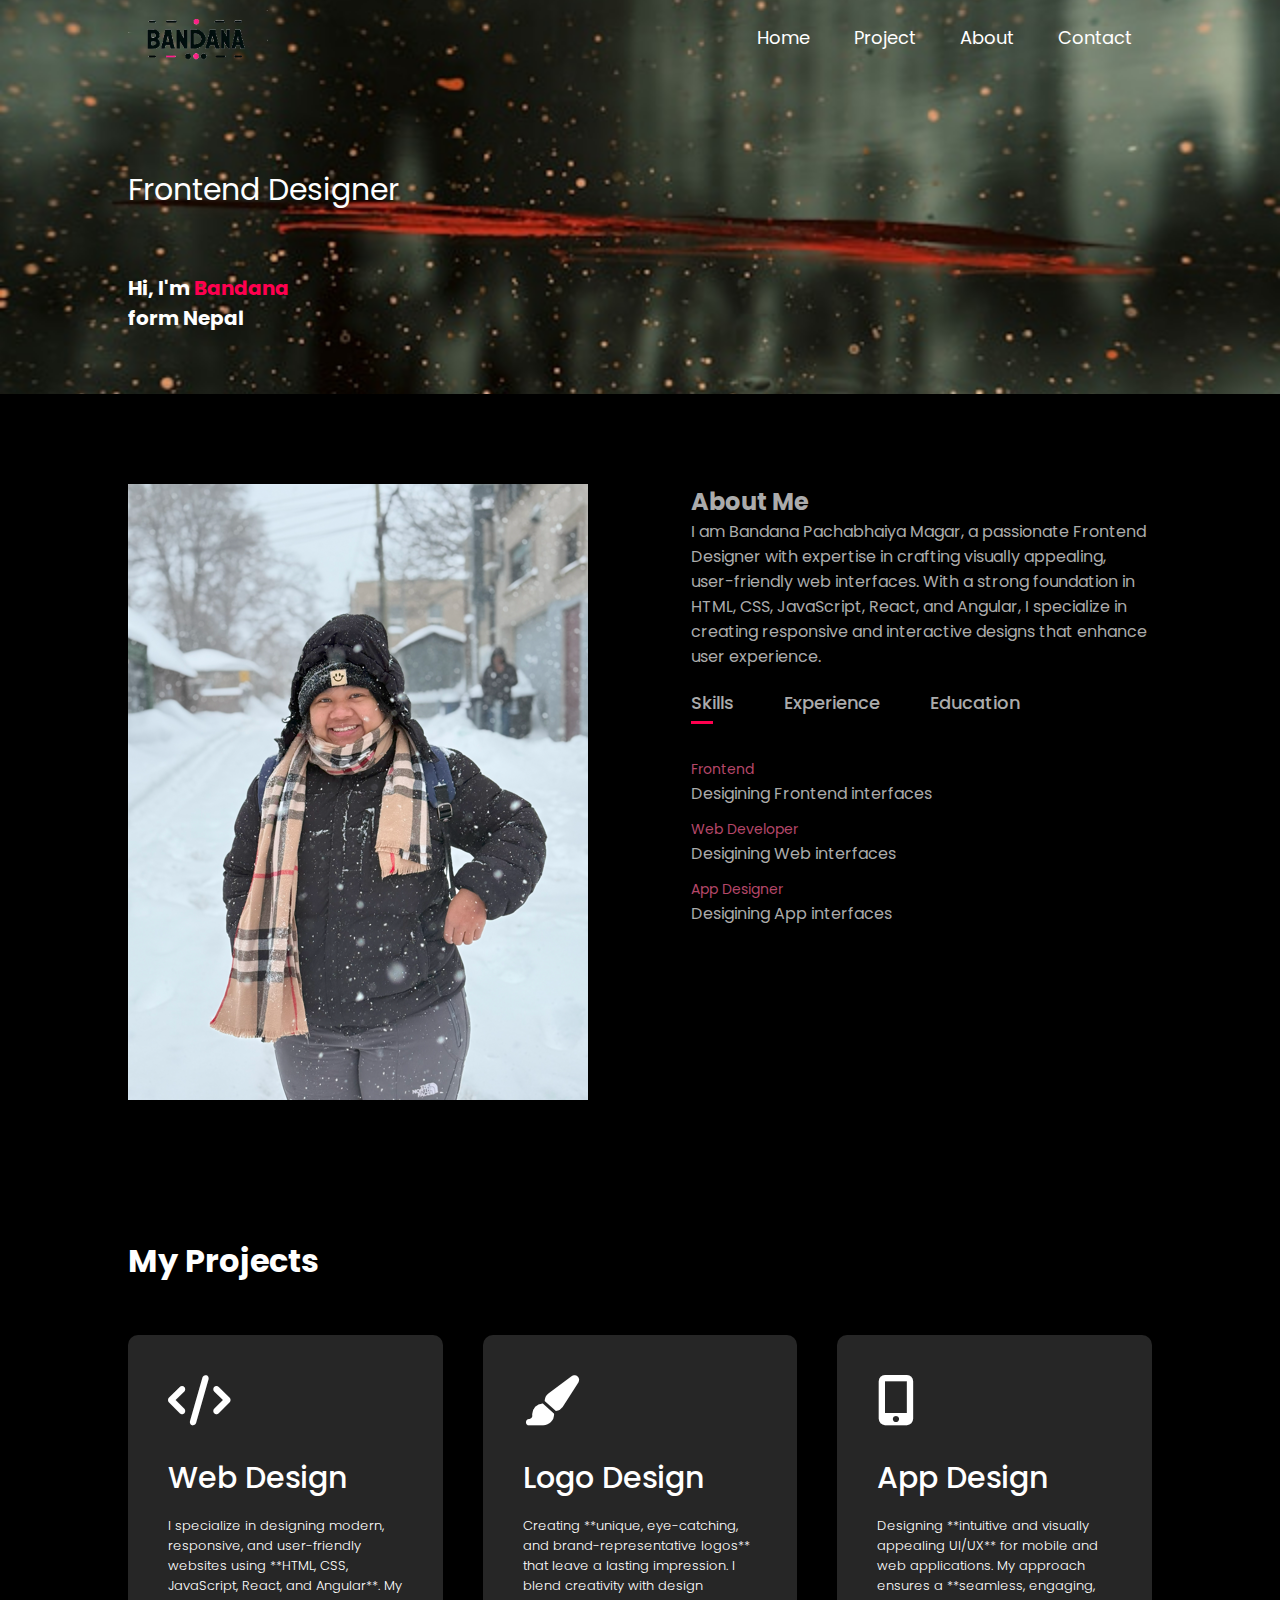
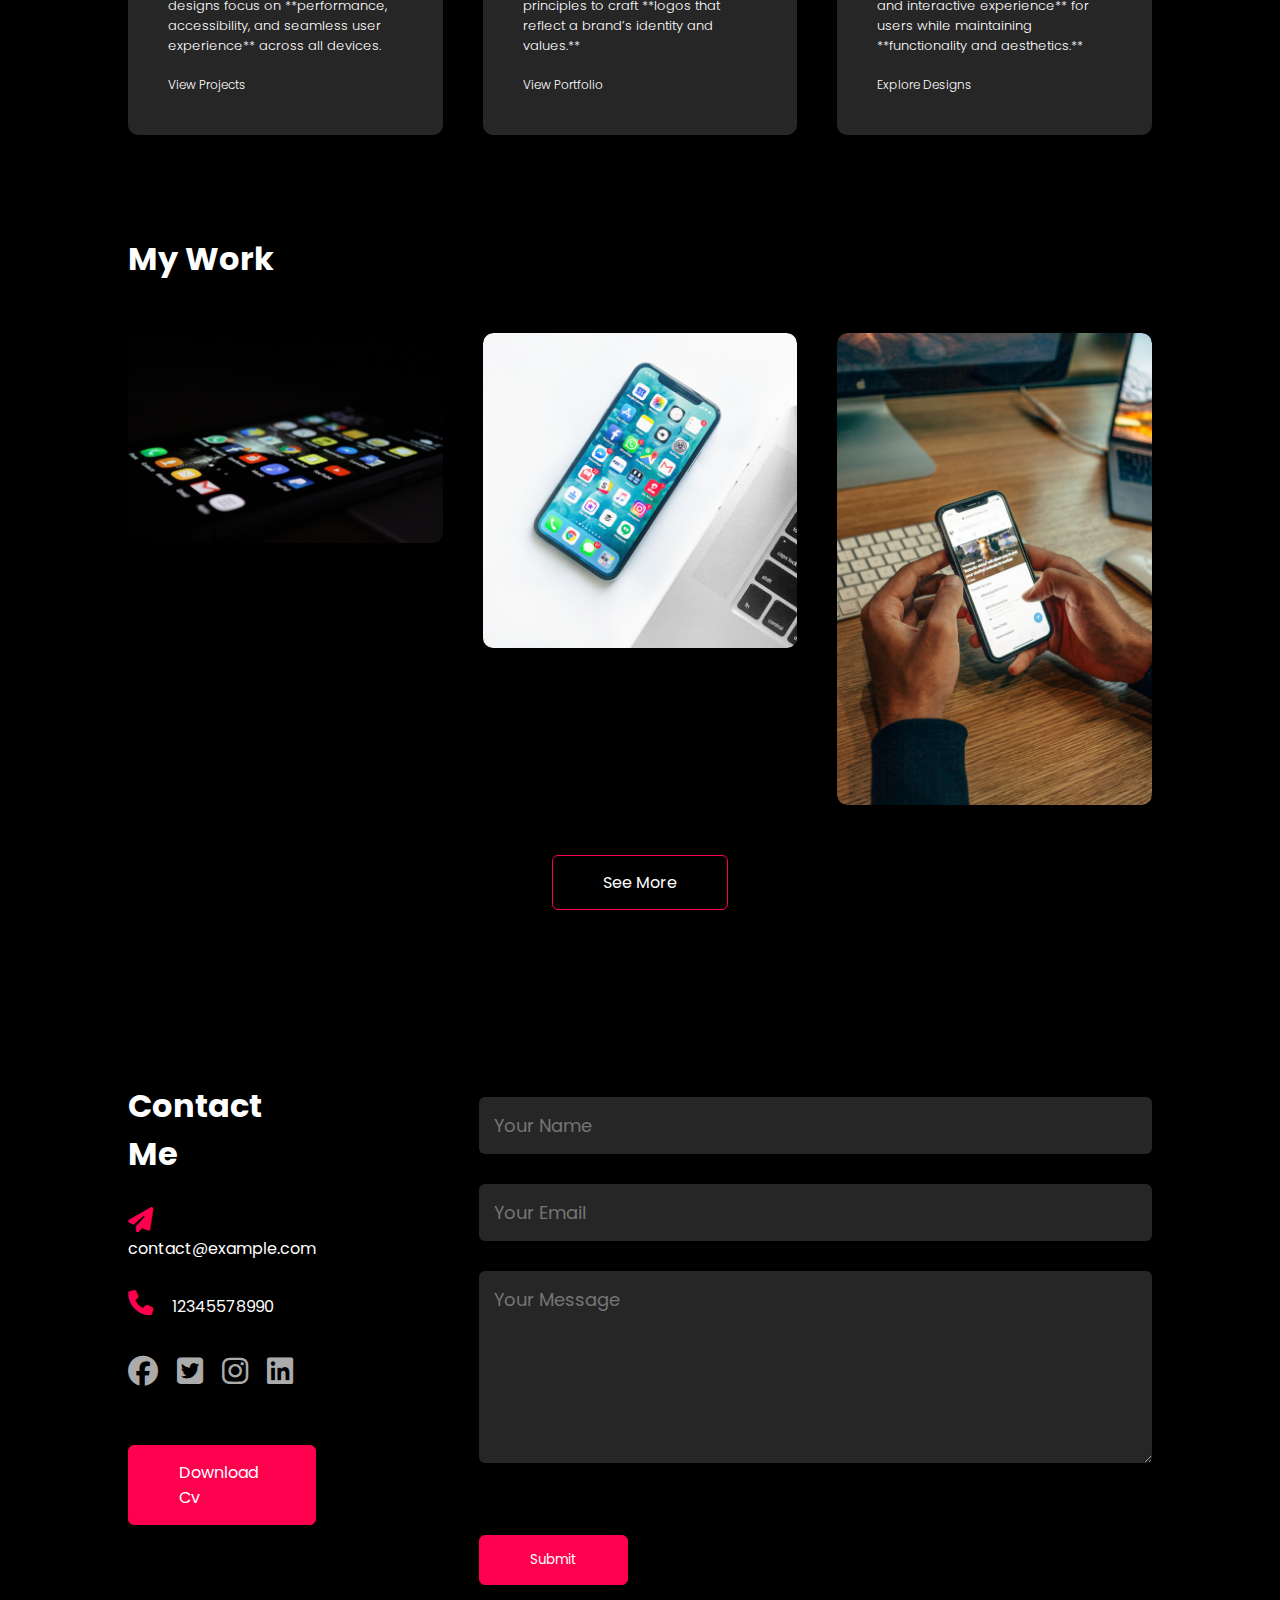
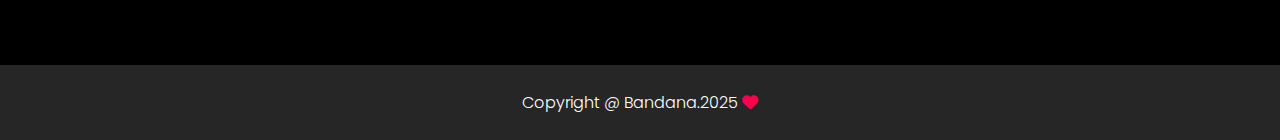
==== commit 0bcd0ebc: "editing index.html" ====
--- a/index.html
+++ b/index.html
@@ -56,22 +56,22 @@
                     </div>
                     <div class="tab-contents active-tab" id="skills">
                         <ul>
-                            <li><span>Frontend</span><br>Desigining Web interfaces</li>
+                            <li><span>Frontend</span><br>Desigining Frontend interfaces</li>
                             <li><span>Web Developer</span><br>Desigining Web interfaces</li>
-                            <li><span>App Designer</span><br>Desigining Web interfaces</li>
+                            <li><span>App Designer</span><br>Desigining App interfaces</li>
                         </ul>
                     </div>
                     <div class="tab-contents" id="experience">
                         <ul>
-                            <li><span>2021 -</span><br>Pine</li>
+                            <li><span>2021-2023</span><br>Pine</li>
                             <li><span>2023-2025</span><br>Lambton</li>
                             <li><span>2025</span><br>Wil Project</li>
                         </ul>
                     </div>
                     <div class="tab-contents" id="education">
                         <ul>
-                            <li><span>2021</span><br>Computer</li>
-                            <li><span>2025</span><br>Software</li>
+                            <li><span>2021</span><br>Computer Engineering (National College of Engineering)</li>
+                            <li><span>2025</span><br>Full Stack Software Development (Lambton College)</li>
                         </ul>
                     </div>
                 </div>
@@ -81,66 +81,68 @@
     <!-- -----------services------------ -->
     <div id="services">
         <div class="container">
-            <h1 class="sub-title">My Services</h1>
+            <h1 class="sub-title">My Projects</h1>
             <div class="services-list">
                 <div>
                     <i class="fas fa-code"></i>
                     <h2>Web Design</h2>
-                    <p>Lorem, ipsum dolor sit amet consectetur adipisicing elit. Repellat ut consequatur quasi accusamus
-                        numquam, qui cum architecto quam ullam dolore maxime nemo minus, adipisci cumque officiis. Eum
-                        tempora ipsa temporibus!</p>
-                    <a href="#">Learn more</a>
+                    <p>I specialize in designing modern, responsive, and user-friendly websites using **HTML, CSS,
+                        JavaScript, React, and Angular**. My designs focus on **performance, accessibility, and seamless
+                        user experience** across all devices.</p>
+                    <a href="#">View Projects</a>
                 </div>
                 <div>
-                    <i class="fas fa-code"></i>
-                    <h2>momo Design</h2>
-                    <p>Lorem, ipsum dolor sit amet consectetur adipisicing elit. Repellat ut consequatur quasi accusamus
-                        numquam, qui cum architecto quam ullam dolore maxime nemo minus, adipisci cumque officiis. Eum
-                        tempora ipsa temporibus!</p>
-                    <a href="#">Learn more</a>
+                    <i class="fas fa-paint-brush"></i>
+                    <h2>Logo Design</h2>
+                    <p>Creating **unique, eye-catching, and brand-representative logos** that leave a lasting
+                        impression. I blend creativity with design principles to craft **logos that reflect a brand’s
+                        identity and values.**</p>
+                    <a href="#">View Portfolio</a>
                 </div>
                 <div>
-                    <i class="fas fa-code"></i>
+                    <i class="fas fa-mobile-alt"></i>
                     <h2>App Design</h2>
-                    <p>Lorem, ipsum dolor sit amet consectetur adipisicing elit. Repellat ut consequatur quasi accusamus
-                        numquam, qui cum architecto quam ullam dolore maxime nemo minus, adipisci cumque officiis. Eum
-                        tempora ipsa temporibus!</p>
-                    <a href="#">Learn more</a>
-                </div>
-            </div>
-        </div>
-    </div>
+                    <p>Designing **intuitive and visually appealing UI/UX** for mobile and web applications. My approach
+                        ensures a **seamless, engaging, and interactive experience** for users while maintaining
+                        **functionality and aesthetics.**</p>
+                    <a href="#">Explore Designs</a>
+                </div>
+            </div>
+        </div>
+    </div>
+
+
     <!-- -----------portfolio---------- -->
     <div id="portfolio">
         <div class="container">
             <h1 class="sub-title">My Work</h1>
             <div class="work-list">
                 <div class="work">
-                    <img src="images/work-1.jpg" alt="">
+                    <img src="images/work-1.jpg" alt="Web Development Project">
                     <div class="layer">
-                        <h3>Social Media App</h3>
-                        <p>This app is available in playstore.</p>
+                        <h3>Responsive Web Application</h3>
+                        <p>A fully responsive and dynamic web app built using React, Node.js, and MongoDB.</p>
                         <a href="#"><i class="fa-solid fa-up-right-from-square"></i></a>
                     </div>
                 </div>
                 <div class="work">
-                    <img src="images/work-2.jpg" alt="">
+                    <img src="images/work-2.jpg" alt="E-commerce Website">
                     <div class="layer">
-                        <h3>Social Media App</h3>
-                        <p>This app is available in playstore.</p>
+                        <h3>E-commerce Website</h3>
+                        <p>Designed and developed a feature-rich online store with secure payment integration.</p>
                         <a href="#"><i class="fa-solid fa-up-right-from-square"></i></a>
                     </div>
                 </div>
                 <div class="work">
-                    <img src="images/work-3.jpg" alt="">
+                    <img src="images/work-3.jpg" alt="Portfolio Website">
                     <div class="layer">
-                        <h3>Social Media App</h3>
-                        <p>This app is available in playstore.</p>
+                        <h3>Personal Portfolio</h3>
+                        <p>A modern, interactive portfolio showcasing my skills, projects, and experience.</p>
                         <a href="#"><i class="fa-solid fa-up-right-from-square"></i></a>
                     </div>
                 </div>
             </div>
-            <a href="#" class="btn">See more</a>
+            <a href="#" class="btn">See More</a>
         </div>
     </div>
     <!-- -------contact--------- -->
